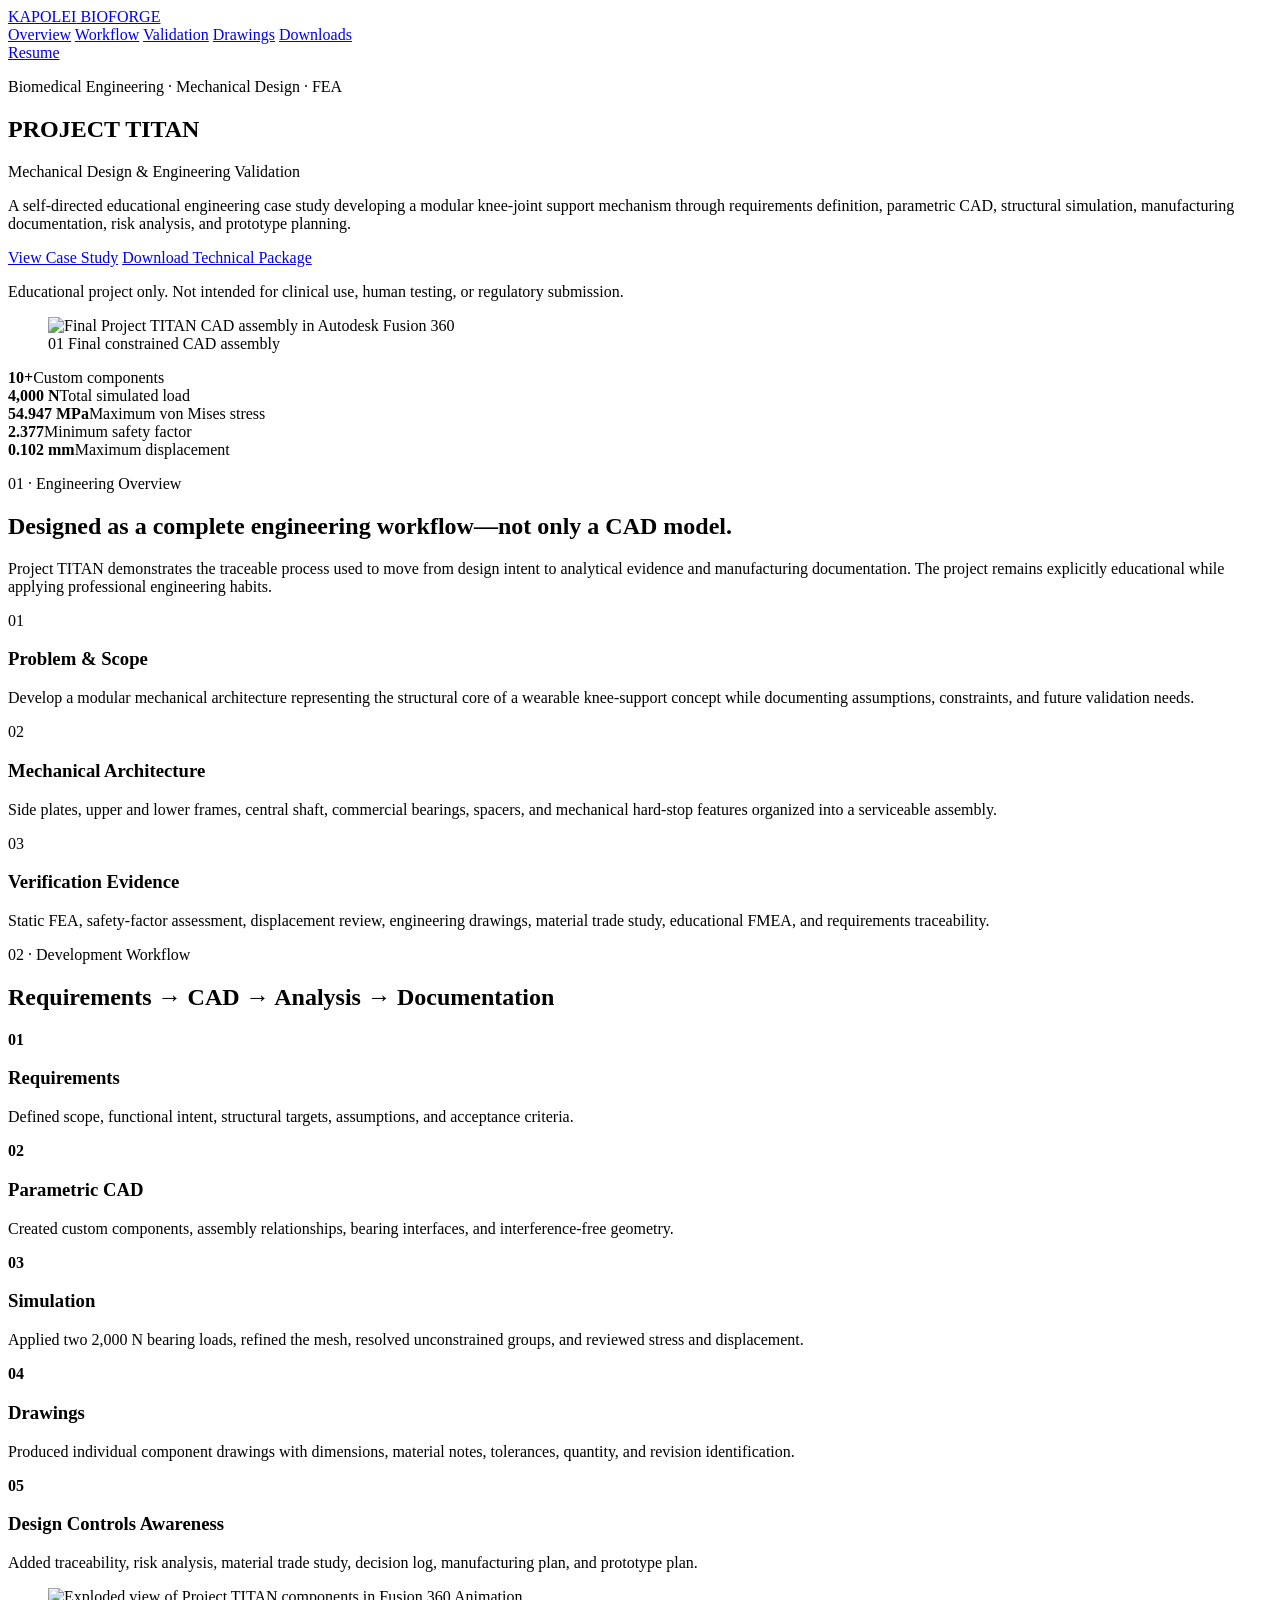
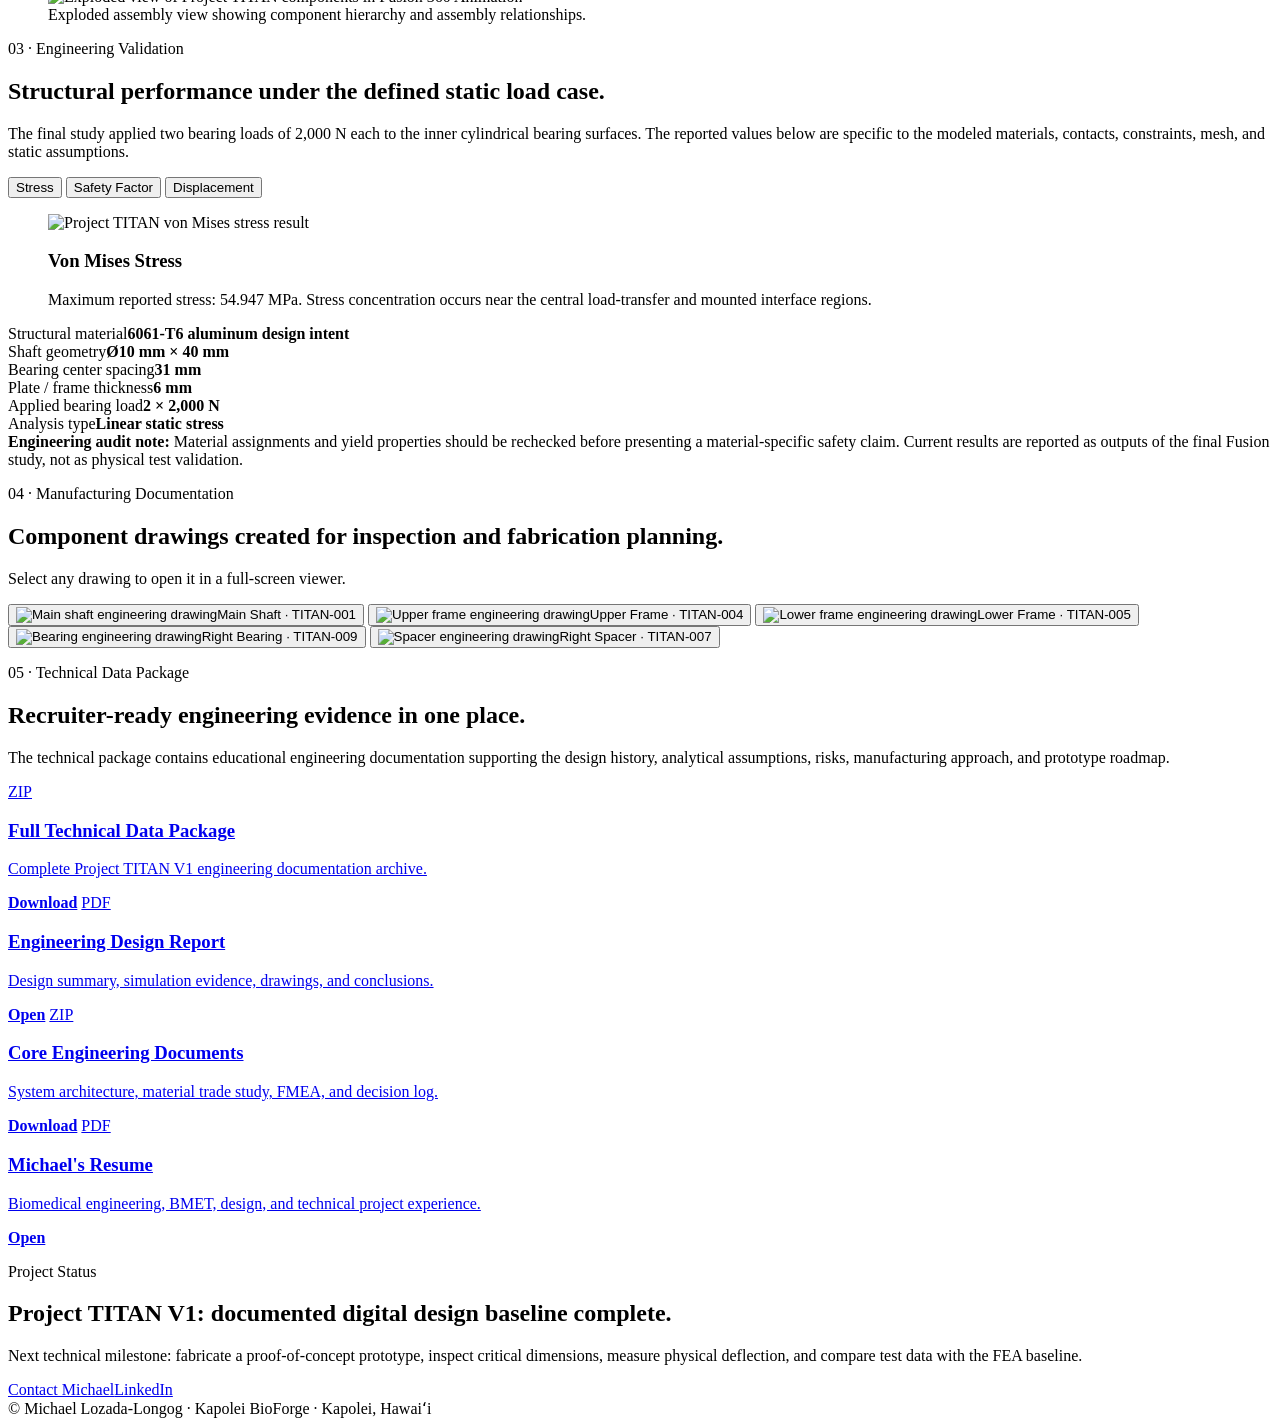
==== index.html @ cf7b7c42 "Add files via upload" ====
<!doctype html>
<html lang="en">
<head>
  <meta charset="utf-8">
  <meta name="viewport" content="width=device-width, initial-scale=1">
  <meta name="description" content="Project TITAN — a biomedical mechanical design and engineering validation case study by Michael Lozada-Longog featuring CAD, FEA, engineering drawings, risk analysis, and manufacturing documentation.">
  <meta name="keywords" content="Medical Device Design Portfolio, Biomedical Hardware Prototyping, Biomedical Engineering Student Portfolio, Fusion 360 FEA, Mechanical Design Portfolio, Hawaii Biomedical Engineering">
  <meta name="author" content="Michael Lozada-Longog">
  <meta property="og:title" content="Project TITAN | Mechanical Design & Engineering Validation">
  <meta property="og:description" content="A complete engineering case study covering requirements, CAD, FEA, drawings, risk analysis, manufacturing planning, and prototype planning.">
  <meta property="og:image" content="assets/images/hero-assembly.png">
  <meta property="og:type" content="website">
  <title>Project TITAN | Michael Lozada-Longog</title>
  <link rel="stylesheet" href="assets/style.css">
</head>
<body>
  <header class="site-header">
    <div class="shell nav-wrap">
      <a class="brand" href="#top"><span>KAPOLEI</span> BIOFORGE</a>
      <nav aria-label="Primary navigation">
        <a href="#overview">Overview</a>
        <a href="#workflow">Workflow</a>
        <a href="#validation">Validation</a>
        <a href="#drawings">Drawings</a>
        <a href="#documents">Downloads</a>
      </nav>
      <a class="nav-cta" href="assets/docs/Michael-Lozada-Longog-Resume.pdf" target="_blank">Resume</a>
    </div>
  </header>

  <main id="top">
    <section class="hero">
      <div class="hero-grid shell">
        <div class="hero-copy reveal">
          <p class="kicker">Biomedical Engineering · Mechanical Design · FEA</p>
          <h1>PROJECT <span>TITAN</span></h1>
          <p class="hero-subtitle">Mechanical Design & Engineering Validation</p>
          <p class="hero-text">A self-directed educational engineering case study developing a modular knee-joint support mechanism through requirements definition, parametric CAD, structural simulation, manufacturing documentation, risk analysis, and prototype planning.</p>
          <div class="hero-actions">
            <a class="button primary" href="#overview">View Case Study</a>
            <a class="button" href="assets/docs/Project-TITAN-V1-Technical-Data-Package.zip">Download Technical Package</a>
          </div>
          <p class="scope-note">Educational project only. Not intended for clinical use, human testing, or regulatory submission.</p>
        </div>
        <figure class="hero-media reveal">
          <img src="assets/images/hero-assembly.png" alt="Final Project TITAN CAD assembly in Autodesk Fusion 360">
          <figcaption><span>01</span> Final constrained CAD assembly</figcaption>
        </figure>
      </div>
      <div class="metrics shell reveal" aria-label="Project metrics">
        <div><strong>10+</strong><span>Custom components</span></div>
        <div><strong>4,000 N</strong><span>Total simulated load</span></div>
        <div><strong>54.947 MPa</strong><span>Maximum von Mises stress</span></div>
        <div><strong>2.377</strong><span>Minimum safety factor</span></div>
        <div><strong>0.102 mm</strong><span>Maximum displacement</span></div>
      </div>
    </section>

    <section id="overview" class="section shell">
      <div class="section-heading reveal">
        <p class="kicker">01 · Engineering Overview</p>
        <h2>Designed as a complete engineering workflow—not only a CAD model.</h2>
        <p>Project TITAN demonstrates the traceable process used to move from design intent to analytical evidence and manufacturing documentation. The project remains explicitly educational while applying professional engineering habits.</p>
      </div>
      <div class="overview-grid">
        <article class="panel reveal"><span class="panel-num">01</span><h3>Problem & Scope</h3><p>Develop a modular mechanical architecture representing the structural core of a wearable knee-support concept while documenting assumptions, constraints, and future validation needs.</p></article>
        <article class="panel reveal"><span class="panel-num">02</span><h3>Mechanical Architecture</h3><p>Side plates, upper and lower frames, central shaft, commercial bearings, spacers, and mechanical hard-stop features organized into a serviceable assembly.</p></article>
        <article class="panel reveal"><span class="panel-num">03</span><h3>Verification Evidence</h3><p>Static FEA, safety-factor assessment, displacement review, engineering drawings, material trade study, educational FMEA, and requirements traceability.</p></article>
      </div>
    </section>

    <section id="workflow" class="section band">
      <div class="shell">
        <div class="section-heading reveal">
          <p class="kicker">02 · Development Workflow</p>
          <h2>Requirements → CAD → Analysis → Documentation</h2>
        </div>
        <div class="timeline reveal">
          <div><b>01</b><h3>Requirements</h3><p>Defined scope, functional intent, structural targets, assumptions, and acceptance criteria.</p></div>
          <div><b>02</b><h3>Parametric CAD</h3><p>Created custom components, assembly relationships, bearing interfaces, and interference-free geometry.</p></div>
          <div><b>03</b><h3>Simulation</h3><p>Applied two 2,000 N bearing loads, refined the mesh, resolved unconstrained groups, and reviewed stress and displacement.</p></div>
          <div><b>04</b><h3>Drawings</h3><p>Produced individual component drawings with dimensions, material notes, tolerances, quantity, and revision identification.</p></div>
          <div><b>05</b><h3>Design Controls Awareness</h3><p>Added traceability, risk analysis, material trade study, decision log, manufacturing plan, and prototype plan.</p></div>
        </div>
        <figure class="feature-media reveal">
          <img src="assets/images/exploded-view.png" alt="Exploded view of Project TITAN components in Fusion 360 Animation">
          <figcaption>Exploded assembly view showing component hierarchy and assembly relationships.</figcaption>
        </figure>
      </div>
    </section>

    <section id="validation" class="section shell">
      <div class="section-heading reveal">
        <p class="kicker">03 · Engineering Validation</p>
        <h2>Structural performance under the defined static load case.</h2>
        <p>The final study applied two bearing loads of 2,000 N each to the inner cylindrical bearing surfaces. The reported values below are specific to the modeled materials, contacts, constraints, mesh, and static assumptions.</p>
      </div>
      <div class="validation-layout">
        <div class="tabs reveal" role="tablist" aria-label="FEA results">
          <button class="tab active" data-img="assets/images/von-mises.png" data-title="Von Mises Stress" data-copy="Maximum reported stress: 54.947 MPa. Stress concentration occurs near the central load-transfer and mounted interface regions.">Stress</button>
          <button class="tab" data-img="assets/images/safety-factor.png" data-title="Safety Factor" data-copy="Minimum reported safety factor: 2.377 for the final static study, exceeding the educational target of 2.0.">Safety Factor</button>
          <button class="tab" data-img="assets/images/displacement.png" data-title="Total Displacement" data-copy="Maximum reported displacement: 0.004 in, approximately 0.102 mm, concentrated at the free upper structural region.">Displacement</button>
        </div>
        <figure class="result-viewer reveal">
          <img id="fea-image" src="assets/images/von-mises.png" alt="Project TITAN von Mises stress result">
          <figcaption><h3 id="fea-title">Von Mises Stress</h3><p id="fea-copy">Maximum reported stress: 54.947 MPa. Stress concentration occurs near the central load-transfer and mounted interface regions.</p></figcaption>
        </figure>
      </div>
      <div class="spec-grid reveal">
        <div><span>Structural material</span><strong>6061-T6 aluminum design intent</strong></div>
        <div><span>Shaft geometry</span><strong>Ø10 mm × 40 mm</strong></div>
        <div><span>Bearing center spacing</span><strong>31 mm</strong></div>
        <div><span>Plate / frame thickness</span><strong>6 mm</strong></div>
        <div><span>Applied bearing load</span><strong>2 × 2,000 N</strong></div>
        <div><span>Analysis type</span><strong>Linear static stress</strong></div>
      </div>
      <div class="audit-note reveal"><strong>Engineering audit note:</strong> Material assignments and yield properties should be rechecked before presenting a material-specific safety claim. Current results are reported as outputs of the final Fusion study, not as physical test validation.</div>
    </section>

    <section id="drawings" class="section band">
      <div class="shell">
        <div class="section-heading reveal">
          <p class="kicker">04 · Manufacturing Documentation</p>
          <h2>Component drawings created for inspection and fabrication planning.</h2>
          <p>Select any drawing to open it in a full-screen viewer.</p>
        </div>
        <div class="drawing-grid">
          <button class="drawing-card reveal" data-full="assets/images/drawing-main-shaft.png"><img src="assets/images/drawing-main-shaft.png" alt="Main shaft engineering drawing"><span>Main Shaft · TITAN-001</span></button>
          <button class="drawing-card reveal" data-full="assets/images/drawing-upper-frame.png"><img src="assets/images/drawing-upper-frame.png" alt="Upper frame engineering drawing"><span>Upper Frame · TITAN-004</span></button>
          <button class="drawing-card reveal" data-full="assets/images/drawing-lower-frame.png"><img src="assets/images/drawing-lower-frame.png" alt="Lower frame engineering drawing"><span>Lower Frame · TITAN-005</span></button>
          <button class="drawing-card reveal" data-full="assets/images/drawing-bearing.png"><img src="assets/images/drawing-bearing.png" alt="Bearing engineering drawing"><span>Right Bearing · TITAN-009</span></button>
          <button class="drawing-card reveal" data-full="assets/images/drawing-spacer.png"><img src="assets/images/drawing-spacer.png" alt="Spacer engineering drawing"><span>Right Spacer · TITAN-007</span></button>
        </div>
      </div>
    </section>

    <section id="documents" class="section shell">
      <div class="section-heading reveal">
        <p class="kicker">05 · Technical Data Package</p>
        <h2>Recruiter-ready engineering evidence in one place.</h2>
        <p>The technical package contains educational engineering documentation supporting the design history, analytical assumptions, risks, manufacturing approach, and prototype roadmap.</p>
      </div>
      <div class="document-grid">
        <a class="doc-card reveal featured" href="assets/docs/Project-TITAN-V1-Technical-Data-Package.zip"><span>ZIP</span><div><h3>Full Technical Data Package</h3><p>Complete Project TITAN V1 engineering documentation archive.</p></div><b>Download</b></a>
        <a class="doc-card reveal" href="assets/docs/Project-TITAN-Engineering-Design-Report.pdf" target="_blank"><span>PDF</span><div><h3>Engineering Design Report</h3><p>Design summary, simulation evidence, drawings, and conclusions.</p></div><b>Open</b></a>
        <a class="doc-card reveal" href="assets/docs/Project-TITAN-Core-Documents.zip"><span>ZIP</span><div><h3>Core Engineering Documents</h3><p>System architecture, material trade study, FMEA, and decision log.</p></div><b>Download</b></a>
        <a class="doc-card reveal" href="assets/docs/Michael-Lozada-Longog-Resume.pdf" target="_blank"><span>PDF</span><div><h3>Michael's Resume</h3><p>Biomedical engineering, BMET, design, and technical project experience.</p></div><b>Open</b></a>
      </div>
    </section>

    <section class="section closeout">
      <div class="shell closeout-inner reveal">
        <div><p class="kicker">Project Status</p><h2>Project TITAN V1: documented digital design baseline complete.</h2><p>Next technical milestone: fabricate a proof-of-concept prototype, inspect critical dimensions, measure physical deflection, and compare test data with the FEA baseline.</p></div>
        <div class="hero-actions"><a class="button primary" href="mailto:MICHAELLOZADALONGOG@gmail.com">Contact Michael</a><a class="button" href="https://www.linkedin.com/in/michael-lozada-8bb3803a0/" target="_blank" rel="noreferrer">LinkedIn</a></div>
      </div>
    </section>
  </main>

  <footer><div class="shell">© <span id="year"></span> Michael Lozada-Longog · Kapolei BioForge · Kapolei, Hawaiʻi</div></footer>

  <dialog id="lightbox"><button id="lightbox-close" aria-label="Close image">×</button><img id="lightbox-image" alt="Expanded engineering drawing"></dialog>
  <script src="assets/script.js"></script>
</body>
</html>
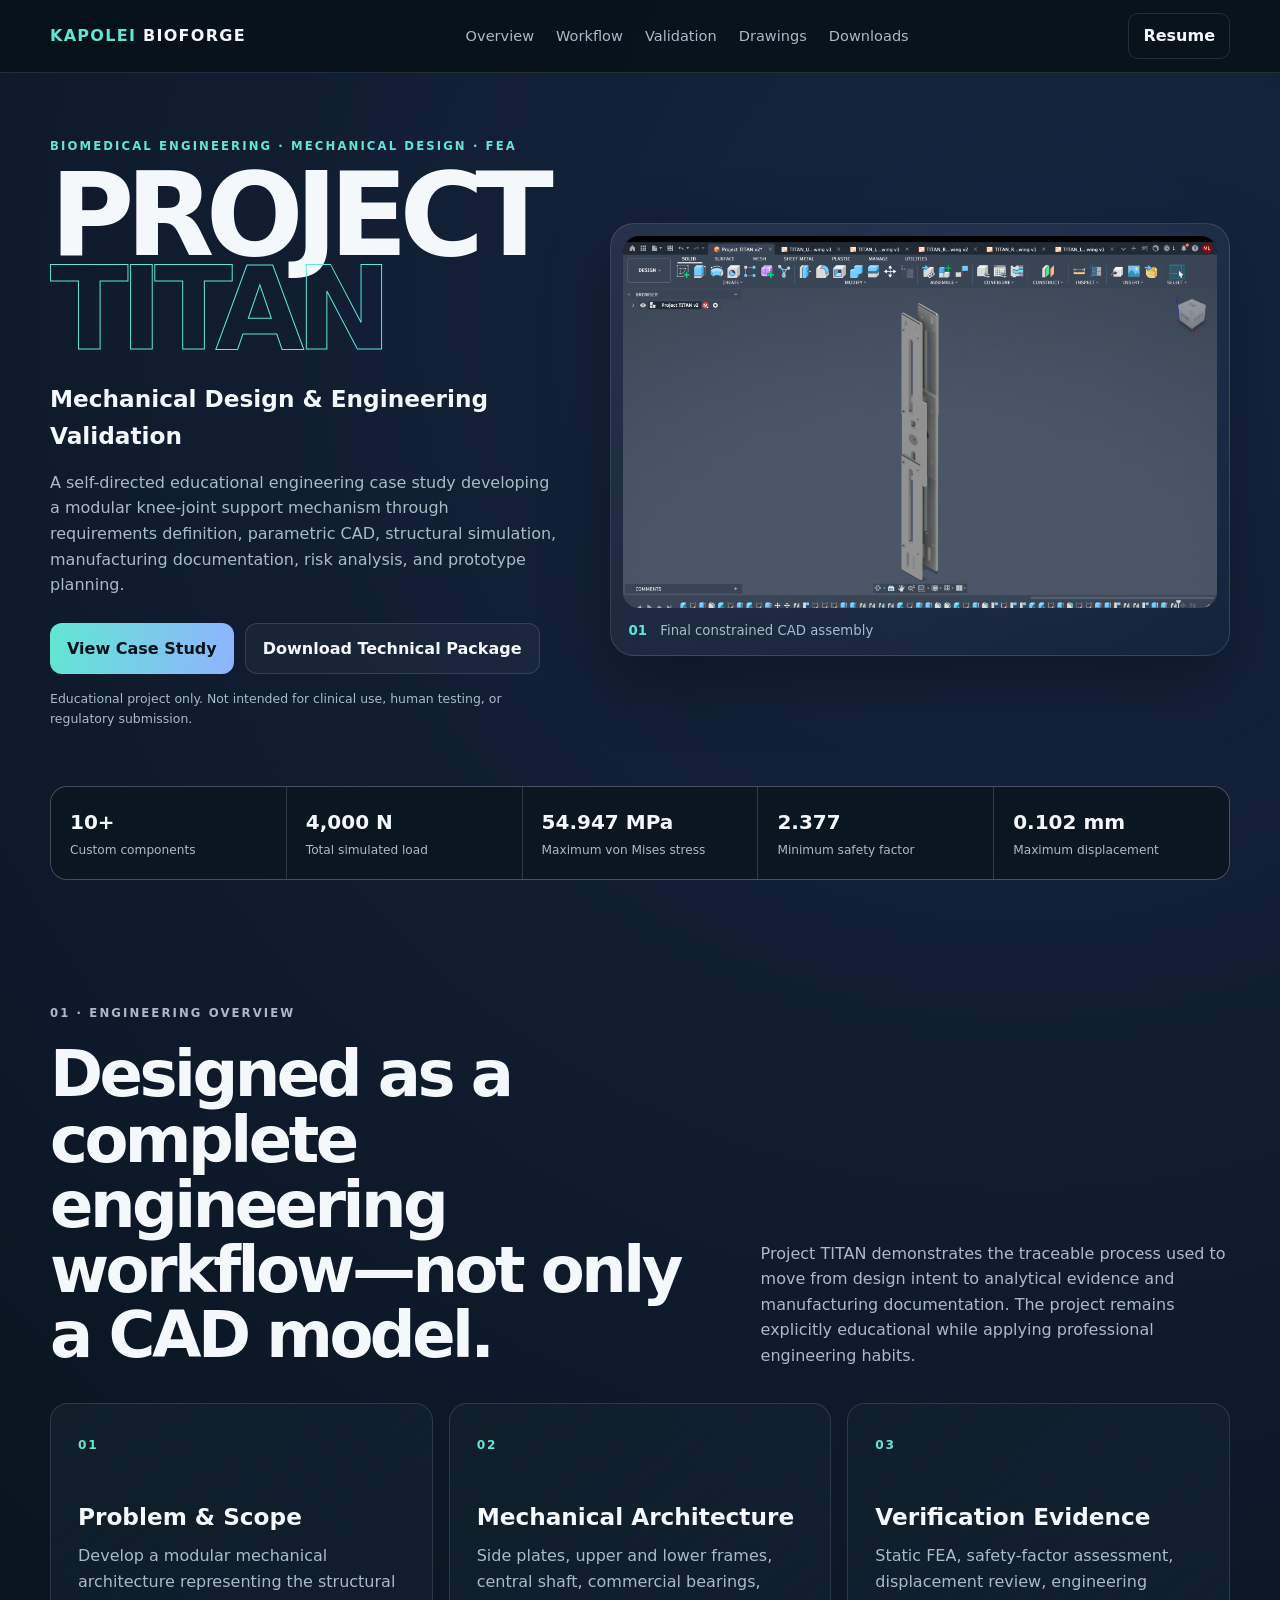
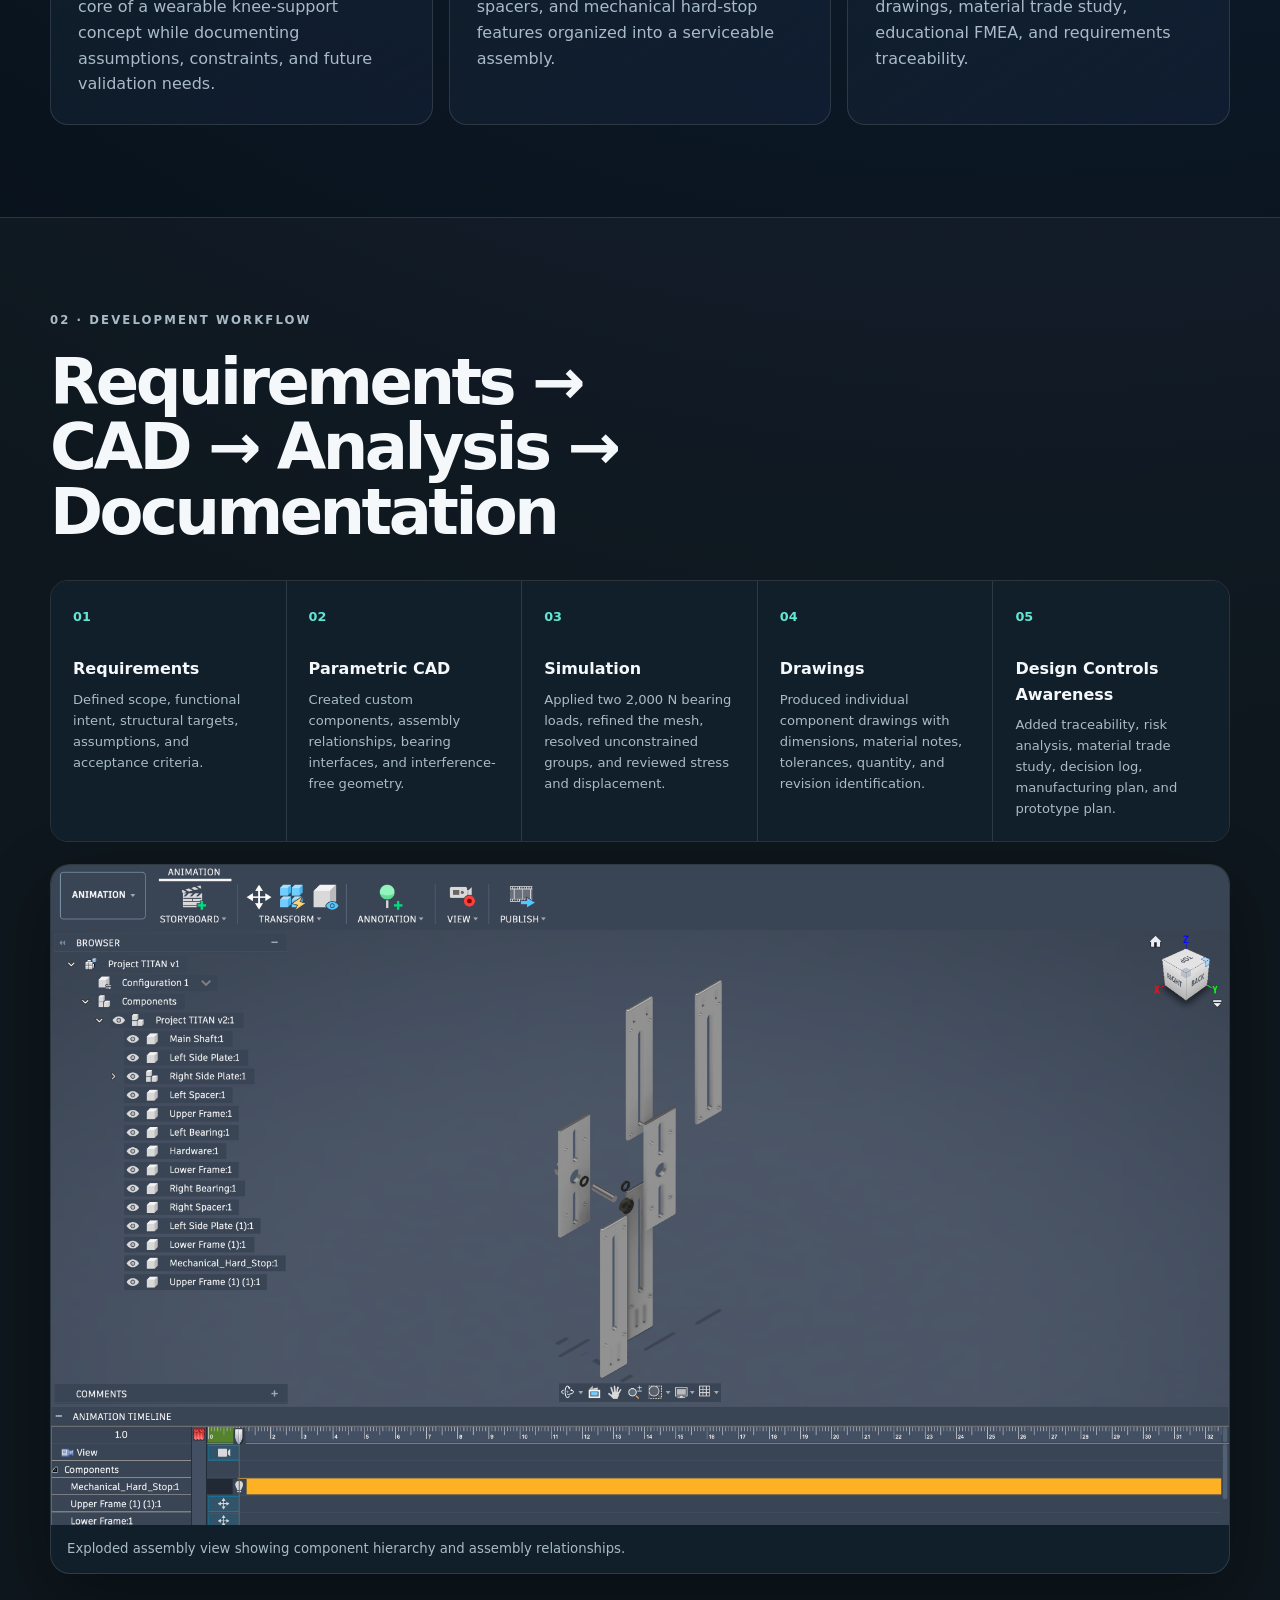
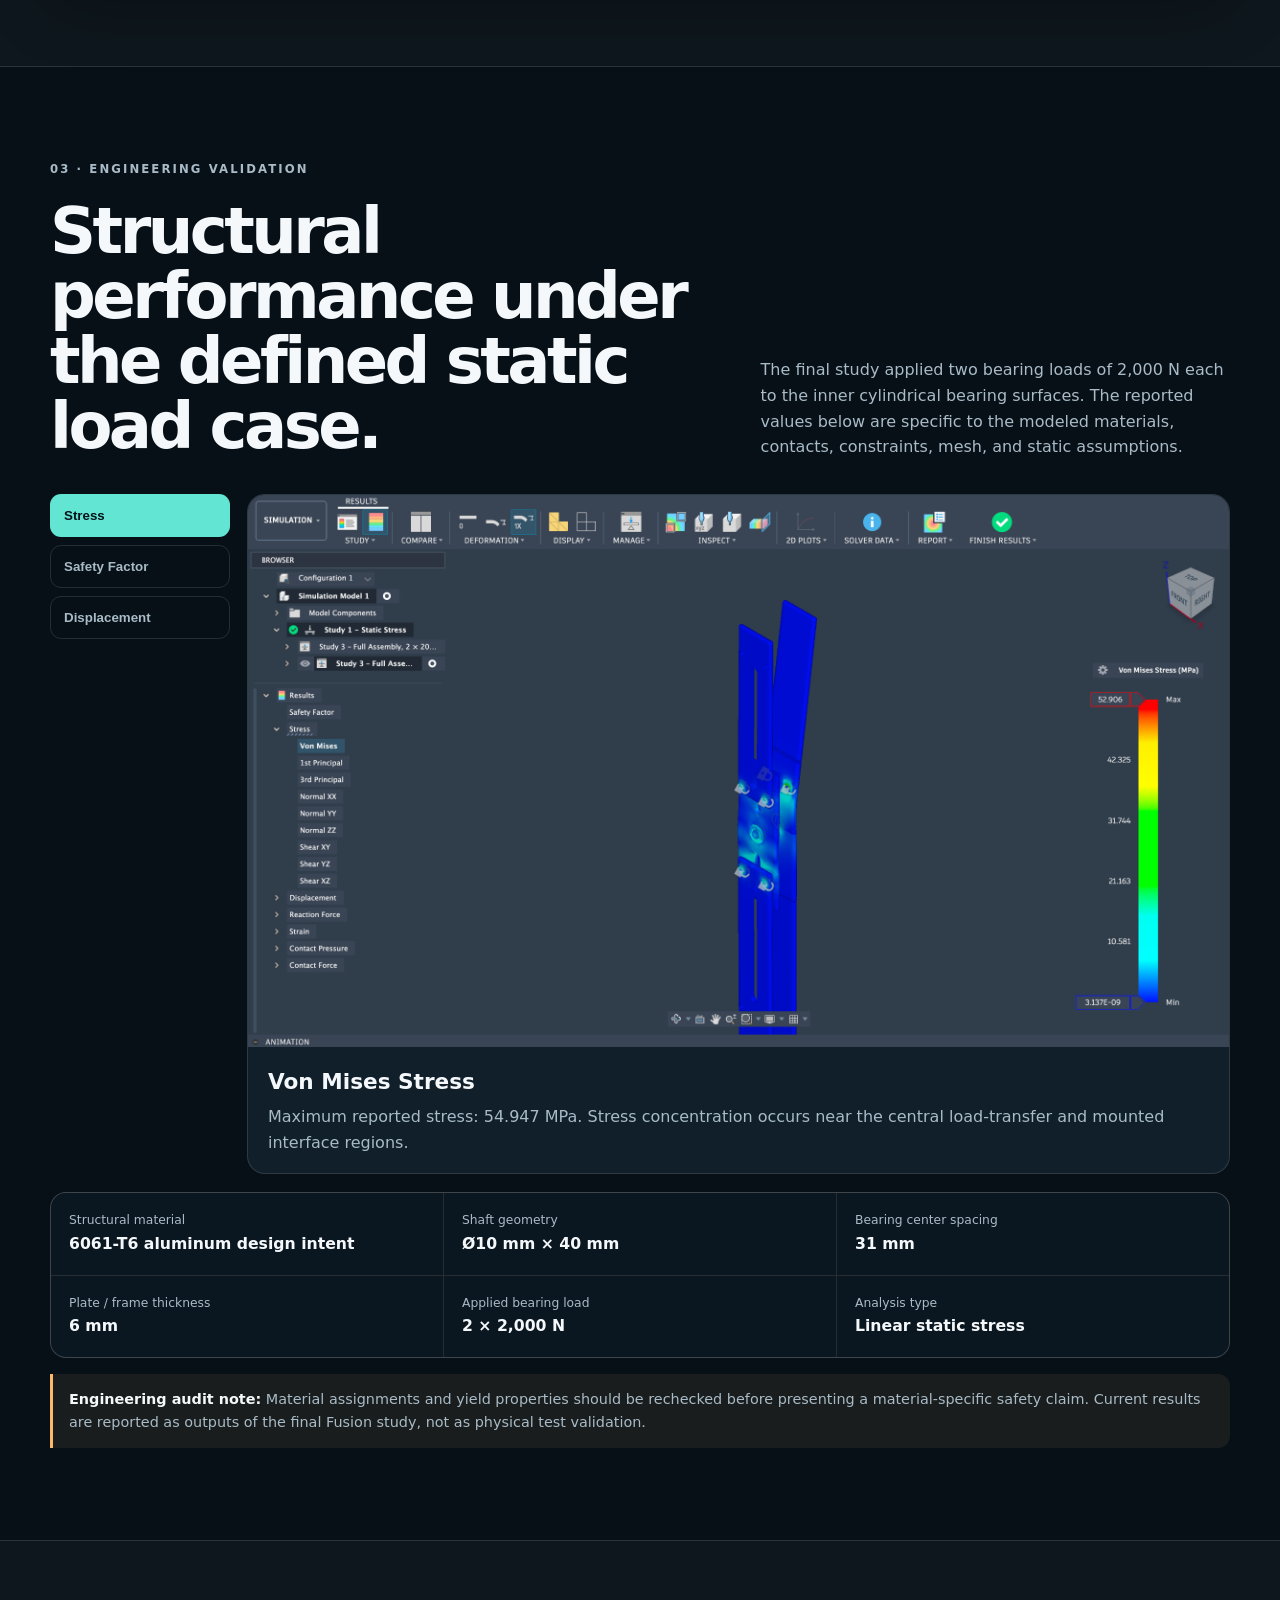
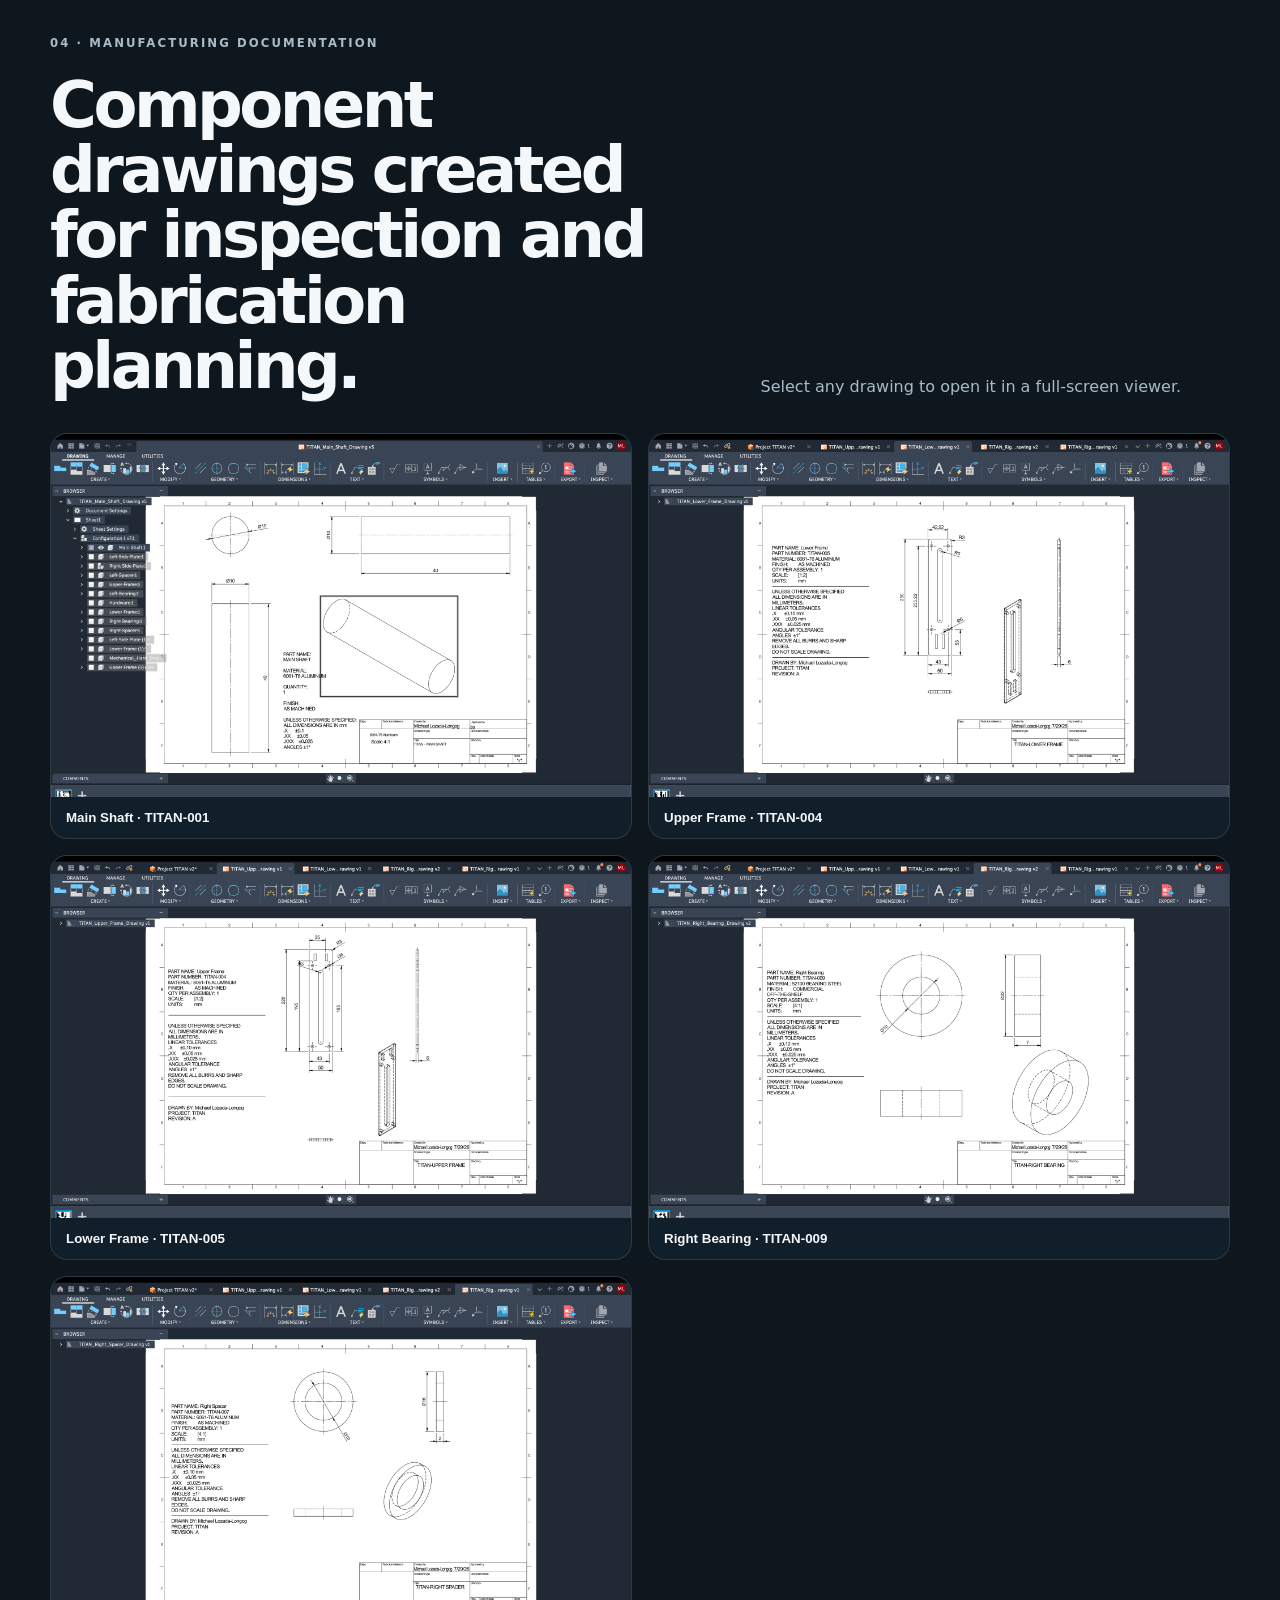
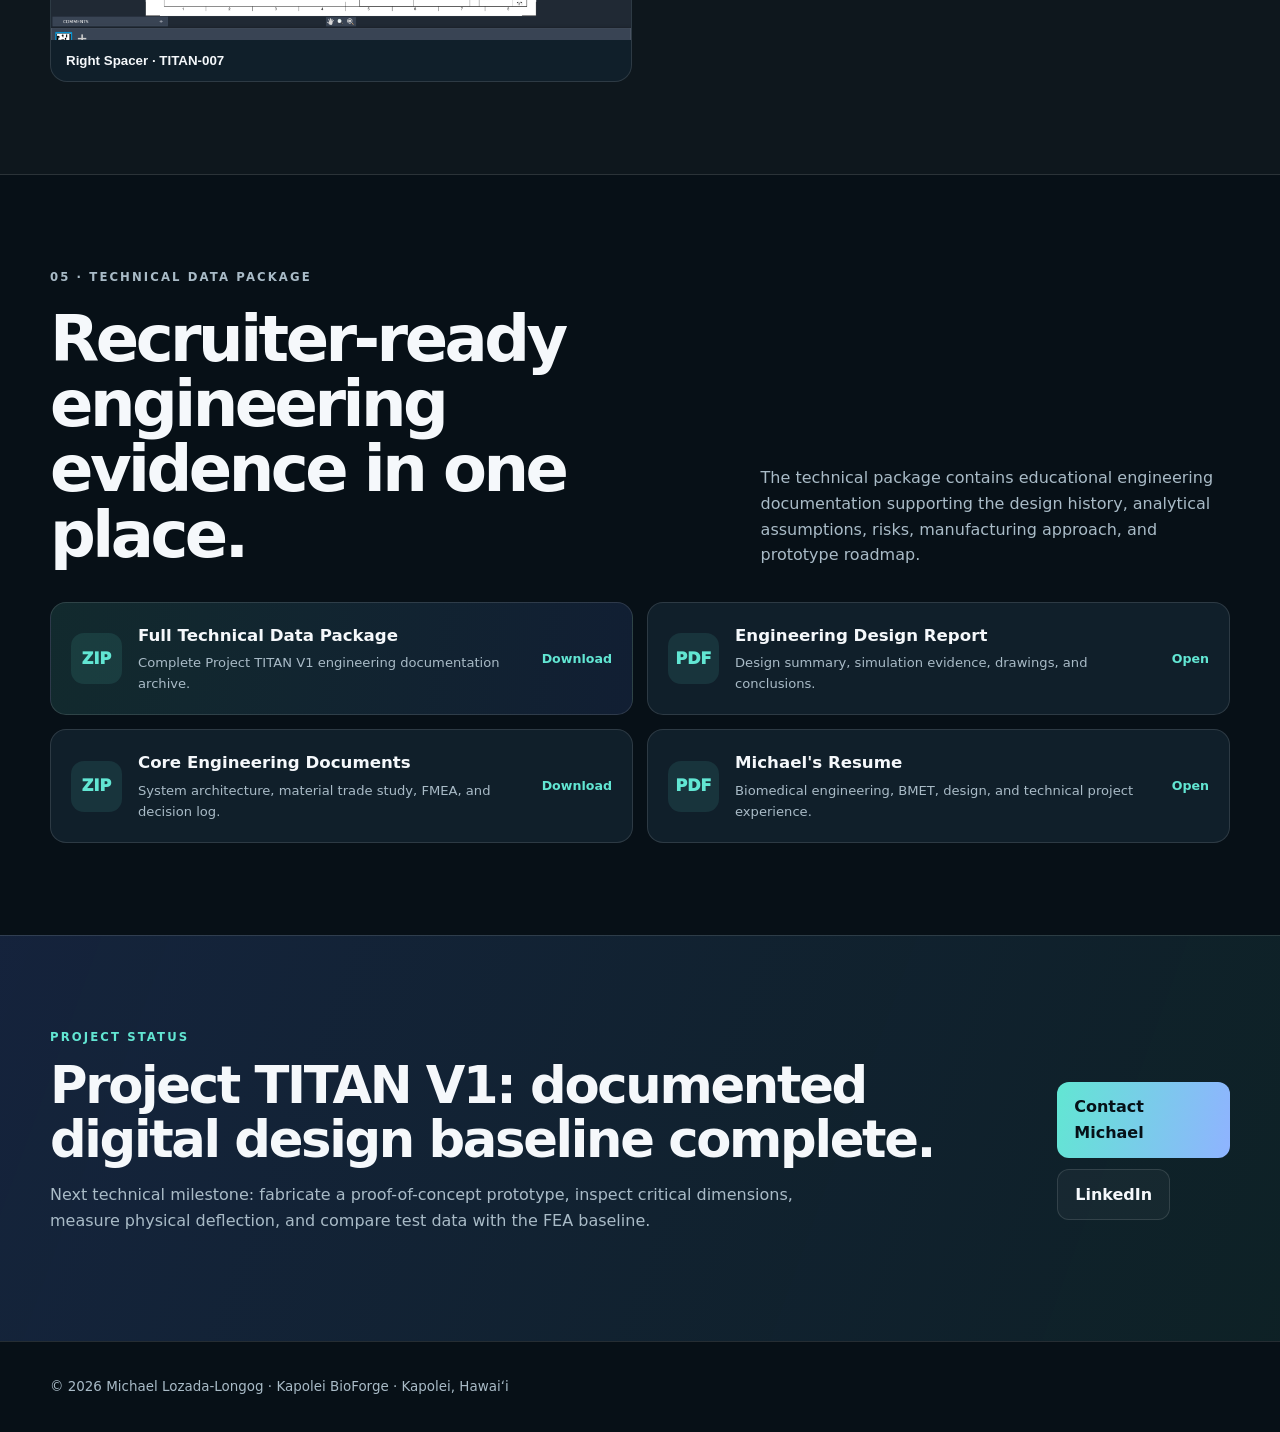
==== commit a91d0416: "Rename index 2.html to index.html" ====
--- a/index.html
+++ b/index.html
@@ -8,10 +8,10 @@
   <meta name="author" content="Michael Lozada-Longog">
   <meta property="og:title" content="Project TITAN | Mechanical Design & Engineering Validation">
   <meta property="og:description" content="A complete engineering case study covering requirements, CAD, FEA, drawings, risk analysis, manufacturing planning, and prototype planning.">
-  <meta property="og:image" content="assets/images/hero-assembly.png">
+  <meta property="og:image" content="hero-assembly.png">
   <meta property="og:type" content="website">
   <title>Project TITAN | Michael Lozada-Longog</title>
-  <link rel="stylesheet" href="assets/style.css">
+  <link rel="stylesheet" href="style.css">
 </head>
 <body>
   <header class="site-header">
@@ -24,7 +24,7 @@
         <a href="#drawings">Drawings</a>
         <a href="#documents">Downloads</a>
       </nav>
-      <a class="nav-cta" href="assets/docs/Michael-Lozada-Longog-Resume.pdf" target="_blank">Resume</a>
+      <a class="nav-cta" href="Michael-Lozada-Longog-Resume.pdf" target="_blank">Resume</a>
     </div>
   </header>
 
@@ -38,12 +38,12 @@
           <p class="hero-text">A self-directed educational engineering case study developing a modular knee-joint support mechanism through requirements definition, parametric CAD, structural simulation, manufacturing documentation, risk analysis, and prototype planning.</p>
           <div class="hero-actions">
             <a class="button primary" href="#overview">View Case Study</a>
-            <a class="button" href="assets/docs/Project-TITAN-V1-Technical-Data-Package.zip">Download Technical Package</a>
+            <a class="button" href="Project-TITAN-V1-Technical-Data-Package.zip">Download Technical Package</a>
           </div>
           <p class="scope-note">Educational project only. Not intended for clinical use, human testing, or regulatory submission.</p>
         </div>
         <figure class="hero-media reveal">
-          <img src="assets/images/hero-assembly.png" alt="Final Project TITAN CAD assembly in Autodesk Fusion 360">
+          <img src="hero-assembly.png" alt="Final Project TITAN CAD assembly in Autodesk Fusion 360">
           <figcaption><span>01</span> Final constrained CAD assembly</figcaption>
         </figure>
       </div>
@@ -83,7 +83,7 @@
           <div><b>05</b><h3>Design Controls Awareness</h3><p>Added traceability, risk analysis, material trade study, decision log, manufacturing plan, and prototype plan.</p></div>
         </div>
         <figure class="feature-media reveal">
-          <img src="assets/images/exploded-view.png" alt="Exploded view of Project TITAN components in Fusion 360 Animation">
+          <img src="exploded-view.png" alt="Exploded view of Project TITAN components in Fusion 360 Animation">
           <figcaption>Exploded assembly view showing component hierarchy and assembly relationships.</figcaption>
         </figure>
       </div>
@@ -97,12 +97,12 @@
       </div>
       <div class="validation-layout">
         <div class="tabs reveal" role="tablist" aria-label="FEA results">
-          <button class="tab active" data-img="assets/images/von-mises.png" data-title="Von Mises Stress" data-copy="Maximum reported stress: 54.947 MPa. Stress concentration occurs near the central load-transfer and mounted interface regions.">Stress</button>
-          <button class="tab" data-img="assets/images/safety-factor.png" data-title="Safety Factor" data-copy="Minimum reported safety factor: 2.377 for the final static study, exceeding the educational target of 2.0.">Safety Factor</button>
-          <button class="tab" data-img="assets/images/displacement.png" data-title="Total Displacement" data-copy="Maximum reported displacement: 0.004 in, approximately 0.102 mm, concentrated at the free upper structural region.">Displacement</button>
+          <button class="tab active" data-img="von-mises.png" data-title="Von Mises Stress" data-copy="Maximum reported stress: 54.947 MPa. Stress concentration occurs near the central load-transfer and mounted interface regions.">Stress</button>
+          <button class="tab" data-img="safety-factor.png" data-title="Safety Factor" data-copy="Minimum reported safety factor: 2.377 for the final static study, exceeding the educational target of 2.0.">Safety Factor</button>
+          <button class="tab" data-img="displacement.png" data-title="Total Displacement" data-copy="Maximum reported displacement: 0.004 in, approximately 0.102 mm, concentrated at the free upper structural region.">Displacement</button>
         </div>
         <figure class="result-viewer reveal">
-          <img id="fea-image" src="assets/images/von-mises.png" alt="Project TITAN von Mises stress result">
+          <img id="fea-image" src="von-mises.png" alt="Project TITAN von Mises stress result">
           <figcaption><h3 id="fea-title">Von Mises Stress</h3><p id="fea-copy">Maximum reported stress: 54.947 MPa. Stress concentration occurs near the central load-transfer and mounted interface regions.</p></figcaption>
         </figure>
       </div>
@@ -125,11 +125,11 @@
           <p>Select any drawing to open it in a full-screen viewer.</p>
         </div>
         <div class="drawing-grid">
-          <button class="drawing-card reveal" data-full="assets/images/drawing-main-shaft.png"><img src="assets/images/drawing-main-shaft.png" alt="Main shaft engineering drawing"><span>Main Shaft · TITAN-001</span></button>
-          <button class="drawing-card reveal" data-full="assets/images/drawing-upper-frame.png"><img src="assets/images/drawing-upper-frame.png" alt="Upper frame engineering drawing"><span>Upper Frame · TITAN-004</span></button>
-          <button class="drawing-card reveal" data-full="assets/images/drawing-lower-frame.png"><img src="assets/images/drawing-lower-frame.png" alt="Lower frame engineering drawing"><span>Lower Frame · TITAN-005</span></button>
-          <button class="drawing-card reveal" data-full="assets/images/drawing-bearing.png"><img src="assets/images/drawing-bearing.png" alt="Bearing engineering drawing"><span>Right Bearing · TITAN-009</span></button>
-          <button class="drawing-card reveal" data-full="assets/images/drawing-spacer.png"><img src="assets/images/drawing-spacer.png" alt="Spacer engineering drawing"><span>Right Spacer · TITAN-007</span></button>
+          <button class="drawing-card reveal" data-full="drawing-main-shaft.png"><img src="drawing-main-shaft.png" alt="Main shaft engineering drawing"><span>Main Shaft · TITAN-001</span></button>
+          <button class="drawing-card reveal" data-full="drawing-upper-frame.png"><img src="drawing-upper-frame.png" alt="Upper frame engineering drawing"><span>Upper Frame · TITAN-004</span></button>
+          <button class="drawing-card reveal" data-full="drawing-lower-frame.png"><img src="drawing-lower-frame.png" alt="Lower frame engineering drawing"><span>Lower Frame · TITAN-005</span></button>
+          <button class="drawing-card reveal" data-full="drawing-bearing.png"><img src="drawing-bearing.png" alt="Bearing engineering drawing"><span>Right Bearing · TITAN-009</span></button>
+          <button class="drawing-card reveal" data-full="drawing-spacer.png"><img src="drawing-spacer.png" alt="Spacer engineering drawing"><span>Right Spacer · TITAN-007</span></button>
         </div>
       </div>
     </section>
@@ -141,10 +141,10 @@
         <p>The technical package contains educational engineering documentation supporting the design history, analytical assumptions, risks, manufacturing approach, and prototype roadmap.</p>
       </div>
       <div class="document-grid">
-        <a class="doc-card reveal featured" href="assets/docs/Project-TITAN-V1-Technical-Data-Package.zip"><span>ZIP</span><div><h3>Full Technical Data Package</h3><p>Complete Project TITAN V1 engineering documentation archive.</p></div><b>Download</b></a>
-        <a class="doc-card reveal" href="assets/docs/Project-TITAN-Engineering-Design-Report.pdf" target="_blank"><span>PDF</span><div><h3>Engineering Design Report</h3><p>Design summary, simulation evidence, drawings, and conclusions.</p></div><b>Open</b></a>
-        <a class="doc-card reveal" href="assets/docs/Project-TITAN-Core-Documents.zip"><span>ZIP</span><div><h3>Core Engineering Documents</h3><p>System architecture, material trade study, FMEA, and decision log.</p></div><b>Download</b></a>
-        <a class="doc-card reveal" href="assets/docs/Michael-Lozada-Longog-Resume.pdf" target="_blank"><span>PDF</span><div><h3>Michael's Resume</h3><p>Biomedical engineering, BMET, design, and technical project experience.</p></div><b>Open</b></a>
+        <a class="doc-card reveal featured" href="Project-TITAN-V1-Technical-Data-Package.zip"><span>ZIP</span><div><h3>Full Technical Data Package</h3><p>Complete Project TITAN V1 engineering documentation archive.</p></div><b>Download</b></a>
+        <a class="doc-card reveal" href="Project-TITAN-Engineering-Design-Report.pdf" target="_blank"><span>PDF</span><div><h3>Engineering Design Report</h3><p>Design summary, simulation evidence, drawings, and conclusions.</p></div><b>Open</b></a>
+        <a class="doc-card reveal" href="Project-TITAN-Core-Documents.zip"><span>ZIP</span><div><h3>Core Engineering Documents</h3><p>System architecture, material trade study, FMEA, and decision log.</p></div><b>Download</b></a>
+        <a class="doc-card reveal" href="Michael-Lozada-Longog-Resume.pdf" target="_blank"><span>PDF</span><div><h3>Michael's Resume</h3><p>Biomedical engineering, BMET, design, and technical project experience.</p></div><b>Open</b></a>
       </div>
     </section>
 
@@ -159,6 +159,6 @@
   <footer><div class="shell">© <span id="year"></span> Michael Lozada-Longog · Kapolei BioForge · Kapolei, Hawaiʻi</div></footer>
 
   <dialog id="lightbox"><button id="lightbox-close" aria-label="Close image">×</button><img id="lightbox-image" alt="Expanded engineering drawing"></dialog>
-  <script src="assets/script.js"></script>
+  <script src="script.js"></script>
 </body>
 </html>
--- a/style.css
+++ b/style.css
@@ -0,0 +1,2 @@
+:root{--bg:#071017;--bg2:#0b1720;--panel:#101f2a;--panel2:#142936;--ink:#f5f8fb;--muted:#a9bbc7;--line:rgba(255,255,255,.12);--aqua:#62e6d3;--blue:#5b87ff;--orange:#ffb86b;--shadow:0 24px 70px rgba(0,0,0,.32)}
+*{box-sizing:border-box}html{scroll-behavior:smooth}body{margin:0;background:radial-gradient(circle at 80% 4%,rgba(91,135,255,.18),transparent 27%),var(--bg);color:var(--ink);font-family:Inter,ui-sans-serif,system-ui,-apple-system,BlinkMacSystemFont,"Segoe UI",sans-serif;line-height:1.6}a{color:inherit;text-decoration:none}img{max-width:100%;display:block}.shell{width:min(1180px,calc(100% - 36px));margin:auto}.site-header{position:sticky;top:0;z-index:50;background:rgba(7,16,23,.82);backdrop-filter:blur(18px);border-bottom:1px solid var(--line)}.nav-wrap{height:72px;display:flex;align-items:center;justify-content:space-between;gap:24px}.brand{font-weight:900;letter-spacing:.08em}.brand span{color:var(--aqua)}nav{display:flex;gap:22px;color:var(--muted);font-size:.91rem}nav a:hover{color:var(--ink)}.nav-cta{padding:9px 14px;border:1px solid var(--line);border-radius:10px;font-weight:800}.hero{padding:64px 0 30px;min-height:calc(100vh - 72px);display:grid;align-content:center}.hero-grid{display:grid;grid-template-columns:.9fr 1.1fr;align-items:center;gap:52px}.kicker{text-transform:uppercase;letter-spacing:.18em;font-weight:900;font-size:.73rem;color:var(--aqua);margin:0 0 12px}.hero h1{font-size:clamp(4rem,9vw,8.5rem);line-height:.82;letter-spacing:-.075em;margin:0}.hero h1 span{display:block;color:transparent;-webkit-text-stroke:1px var(--aqua)}.hero-subtitle{font-size:1.45rem;font-weight:800;margin:23px 0 8px}.hero-text,.section-heading>p,.scope-note{color:var(--muted);max-width:700px}.scope-note{font-size:.78rem;margin-top:15px}.hero-actions{display:flex;gap:11px;flex-wrap:wrap;margin-top:25px}.button{display:inline-flex;align-items:center;justify-content:center;padding:12px 17px;border:1px solid var(--line);border-radius:12px;font-weight:850;background:rgba(255,255,255,.035);transition:.2s}.button:hover{transform:translateY(-2px);border-color:rgba(98,230,211,.5)}.button.primary{border:none;color:#061118;background:linear-gradient(100deg,var(--aqua),#8fb3ff)}.hero-media{margin:0;background:linear-gradient(145deg,rgba(255,255,255,.08),rgba(255,255,255,.01));padding:12px;border:1px solid var(--line);border-radius:24px;box-shadow:var(--shadow);transform:rotate(1deg)}.hero-media img{border-radius:16px;aspect-ratio:16/10;object-fit:cover}.hero-media figcaption,.feature-media figcaption{color:var(--muted);font-size:.83rem;padding:12px 6px 2px}.hero-media figcaption span{color:var(--aqua);font-weight:900;margin-right:9px}.metrics{display:grid;grid-template-columns:repeat(5,1fr);gap:1px;margin-top:44px;border:1px solid var(--line);background:var(--line);border-radius:17px;overflow:hidden}.metrics div{background:var(--bg2);padding:19px}.metrics strong{display:block;font-size:1.25rem}.metrics span{display:block;color:var(--muted);font-size:.76rem;margin-top:3px}.section{padding:92px 0}.band{background:rgba(255,255,255,.028);border-top:1px solid var(--line);border-bottom:1px solid var(--line)}.section-heading{display:grid;grid-template-columns:1fr .7fr;gap:40px;align-items:end;margin-bottom:34px}.section-heading .kicker{grid-column:1/-1;margin-bottom:-20px}.section-heading h2{font-size:clamp(2.2rem,5vw,4.3rem);line-height:1.02;letter-spacing:-.055em;margin:0}.section-heading>p{margin:0}.overview-grid{display:grid;grid-template-columns:repeat(3,1fr);gap:16px}.panel{position:relative;padding:27px;border-radius:18px;border:1px solid var(--line);background:linear-gradient(145deg,var(--panel),rgba(91,135,255,.06));min-height:245px}.panel-num{font-size:.76rem;color:var(--aqua);font-weight:900;letter-spacing:.15em}.panel h3{font-size:1.45rem;margin:42px 0 8px}.panel p{color:var(--muted);margin:0}.timeline{display:grid;grid-template-columns:repeat(5,1fr);border:1px solid var(--line);border-radius:18px;overflow:hidden}.timeline>div{padding:22px;border-right:1px solid var(--line);background:var(--panel)}.timeline>div:last-child{border-right:0}.timeline b{color:var(--aqua);font-size:.8rem}.timeline h3{font-size:1rem;margin:28px 0 7px}.timeline p{color:var(--muted);font-size:.82rem;margin:0}.feature-media{margin:22px 0 0;border:1px solid var(--line);border-radius:20px;overflow:hidden;background:var(--panel);box-shadow:var(--shadow)}.feature-media img{width:100%;max-height:660px;object-fit:cover}.feature-media figcaption{padding:13px 16px}.validation-layout{display:grid;grid-template-columns:180px 1fr;gap:17px}.tabs{display:flex;flex-direction:column;gap:8px}.tab{border:1px solid var(--line);background:transparent;color:var(--muted);text-align:left;padding:13px;border-radius:11px;font-weight:850;cursor:pointer}.tab.active{background:var(--aqua);color:#061118;border-color:transparent}.result-viewer{margin:0;border:1px solid var(--line);border-radius:18px;background:var(--panel);overflow:hidden}.result-viewer img{width:100%;aspect-ratio:16/9;object-fit:cover}.result-viewer figcaption{padding:18px 20px}.result-viewer h3{margin:0;font-size:1.35rem}.result-viewer p{color:var(--muted);margin:5px 0 0}.spec-grid{display:grid;grid-template-columns:repeat(3,1fr);gap:1px;background:var(--line);border:1px solid var(--line);border-radius:16px;overflow:hidden;margin-top:18px}.spec-grid div{background:var(--bg2);padding:18px}.spec-grid span{display:block;color:var(--muted);font-size:.77rem}.spec-grid strong{font-size:.98rem}.audit-note{margin-top:16px;border-left:3px solid var(--orange);padding:14px 16px;background:rgba(255,184,107,.075);color:var(--muted);border-radius:0 12px 12px 0;font-size:.9rem}.audit-note strong{color:var(--ink)}.drawing-grid{display:grid;grid-template-columns:repeat(2,1fr);gap:16px}.drawing-card{padding:0;border:1px solid var(--line);border-radius:17px;overflow:hidden;background:var(--panel);color:var(--ink);cursor:zoom-in;text-align:left}.drawing-card img{width:100%;aspect-ratio:16/10;object-fit:cover;transition:.35s}.drawing-card:hover img{transform:scale(1.025)}.drawing-card span{display:block;padding:13px 15px;font-weight:800}.document-grid{display:grid;grid-template-columns:repeat(2,1fr);gap:14px}.doc-card{display:grid;grid-template-columns:auto 1fr auto;gap:16px;align-items:center;padding:20px;border:1px solid var(--line);border-radius:16px;background:var(--panel);transition:.2s}.doc-card:hover{transform:translateY(-2px);border-color:rgba(98,230,211,.5)}.doc-card>span{display:grid;place-items:center;width:51px;height:51px;border-radius:13px;background:rgba(98,230,211,.1);color:var(--aqua);font-weight:950}.doc-card h3{margin:0;font-size:1.04rem}.doc-card p{margin:3px 0 0;color:var(--muted);font-size:.82rem}.doc-card b{font-size:.79rem;color:var(--aqua)}.doc-card.featured{background:linear-gradient(100deg,rgba(98,230,211,.12),rgba(91,135,255,.12))}.closeout{background:linear-gradient(110deg,rgba(91,135,255,.16),rgba(98,230,211,.08));border-top:1px solid var(--line)}.closeout-inner{display:flex;justify-content:space-between;align-items:center;gap:28px}.closeout h2{font-size:clamp(2rem,4vw,3.4rem);line-height:1.05;letter-spacing:-.045em;margin:0}.closeout p:not(.kicker){color:var(--muted);max-width:760px}footer{border-top:1px solid var(--line);padding:34px 0;color:var(--muted);font-size:.84rem}dialog{padding:0;border:0;background:transparent;max-width:min(94vw,1400px);max-height:94vh}dialog::backdrop{background:rgba(0,0,0,.88);backdrop-filter:blur(8px)}dialog img{max-height:90vh;border-radius:12px}#lightbox-close{position:fixed;right:25px;top:18px;width:44px;height:44px;border:1px solid rgba(255,255,255,.2);border-radius:50%;background:#111;color:white;font-size:1.7rem;cursor:pointer}.reveal{opacity:0;transform:translateY(17px);transition:.7s ease}.reveal.show{opacity:1;transform:none}@media(max-width:950px){nav{display:none}.hero-grid,.section-heading{grid-template-columns:1fr}.metrics{grid-template-columns:repeat(2,1fr)}.timeline{grid-template-columns:1fr}.timeline>div{border-right:0;border-bottom:1px solid var(--line)}.overview-grid{grid-template-columns:1fr}.validation-layout{grid-template-columns:1fr}.tabs{flex-direction:row;flex-wrap:wrap}.spec-grid{grid-template-columns:repeat(2,1fr)}.closeout-inner{align-items:flex-start;flex-direction:column}}@media(max-width:650px){.shell{width:min(100% - 24px,1180px)}.hero{padding-top:36px}.hero-grid{gap:28px}.hero h1{font-size:4.5rem}.metrics,.spec-grid,.drawing-grid,.document-grid{grid-template-columns:1fr}.section{padding:68px 0}.nav-cta{font-size:.8rem}.hero-media{transform:none}.section-heading .kicker{margin-bottom:0}}
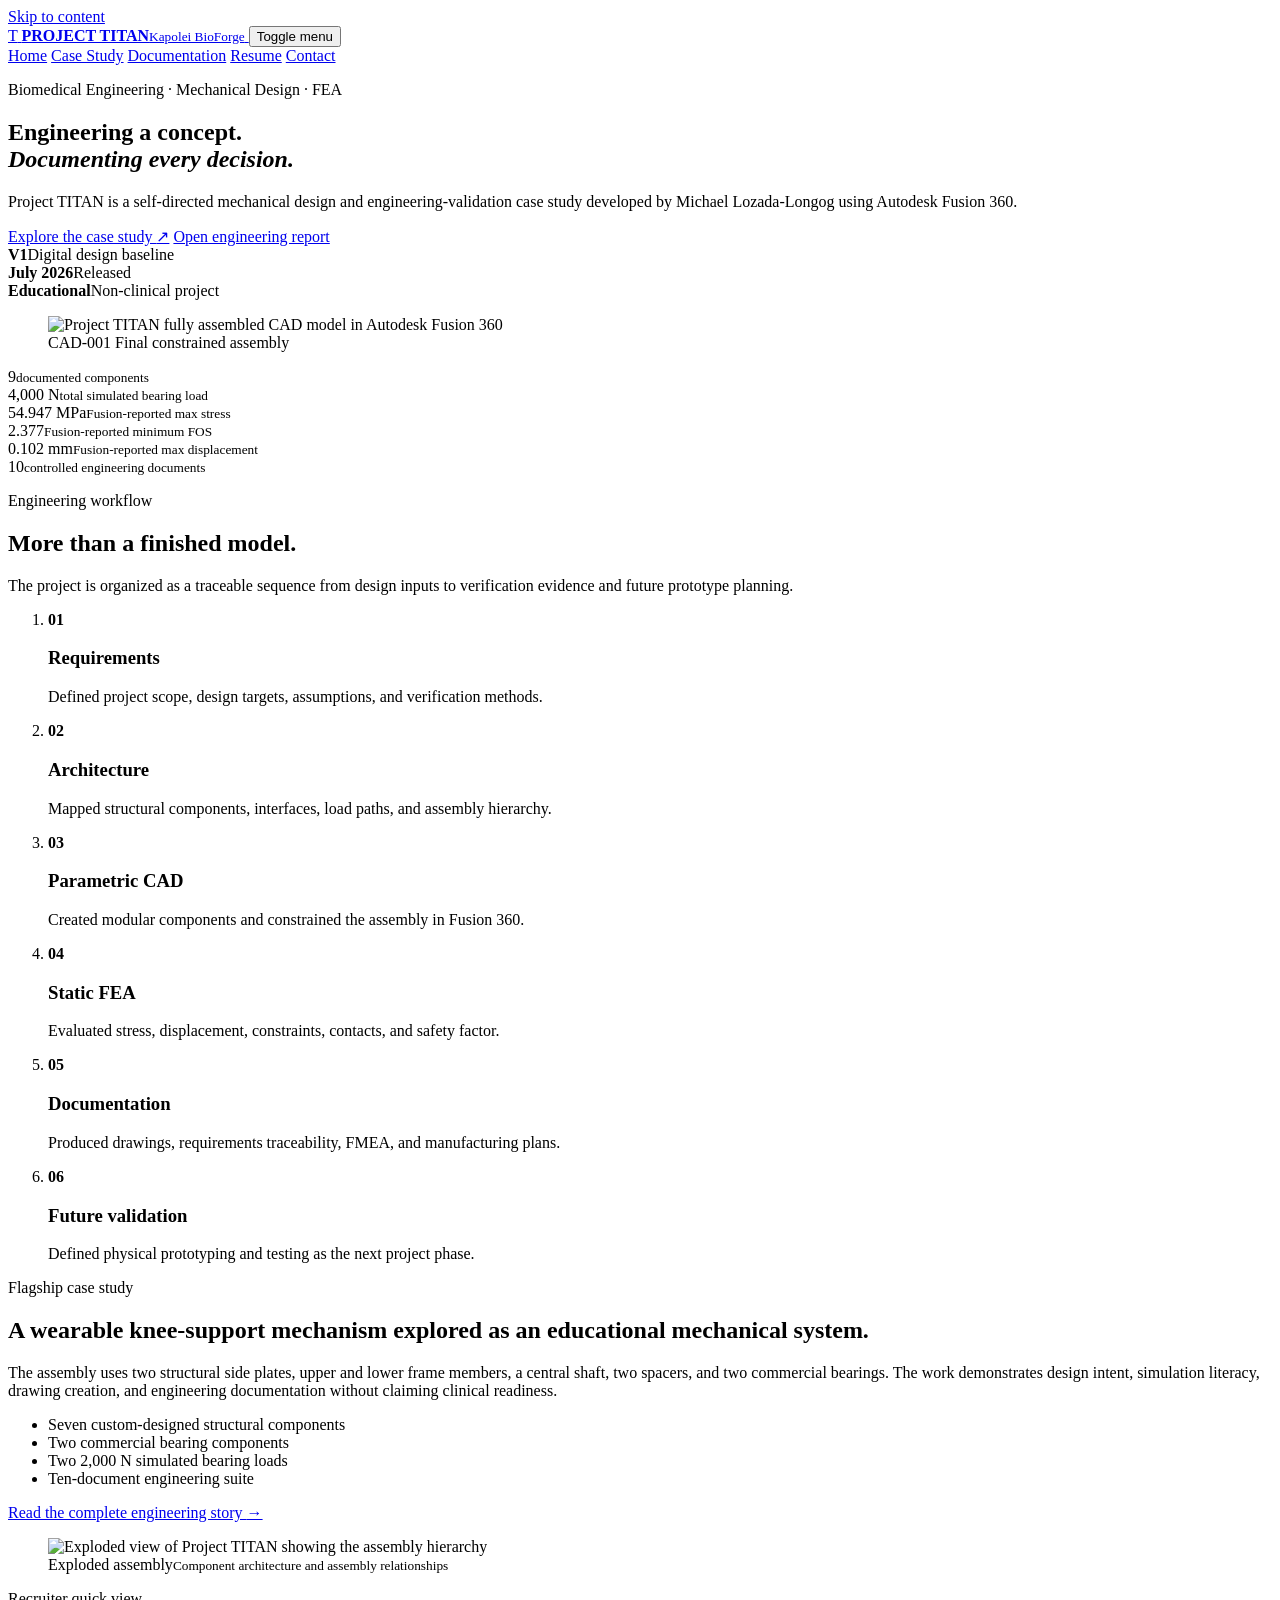
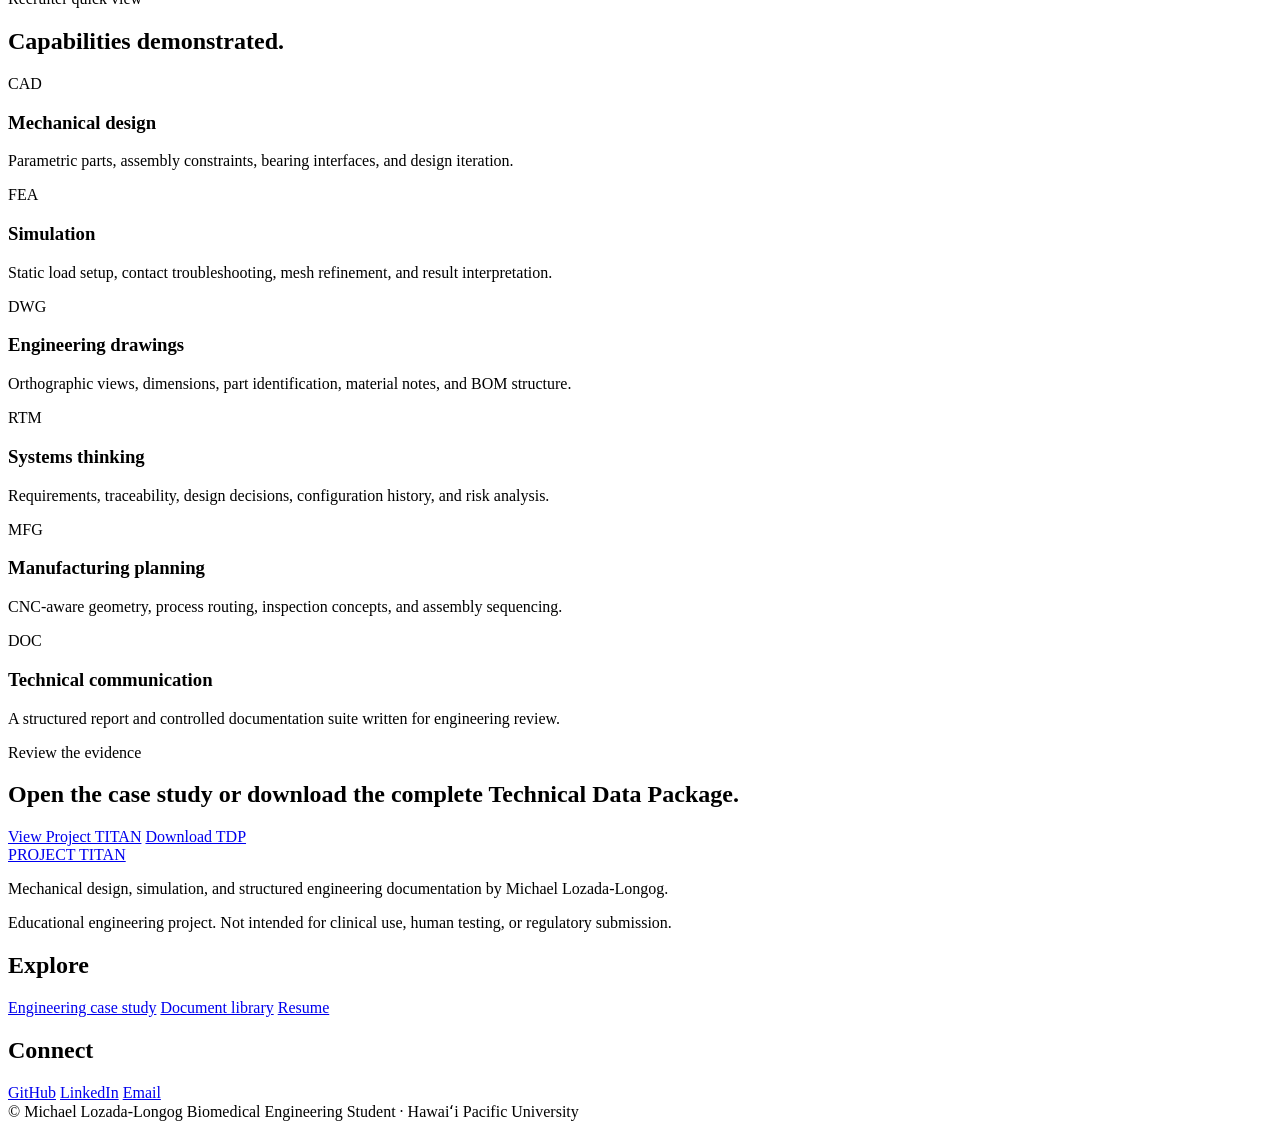
==== commit 5efd5696: "Add files via upload" ====
--- a/index.html
+++ b/index.html
@@ -3,162 +3,199 @@
 <head>
   <meta charset="utf-8">
   <meta name="viewport" content="width=device-width, initial-scale=1">
-  <meta name="description" content="Project TITAN — a biomedical mechanical design and engineering validation case study by Michael Lozada-Longog featuring CAD, FEA, engineering drawings, risk analysis, and manufacturing documentation.">
-  <meta name="keywords" content="Medical Device Design Portfolio, Biomedical Hardware Prototyping, Biomedical Engineering Student Portfolio, Fusion 360 FEA, Mechanical Design Portfolio, Hawaii Biomedical Engineering">
+  <title>Project TITAN | Mechanical Design &amp; Engineering Validation</title>
+  <meta name="description" content="Project TITAN is Michael Lozada-Longog&#x27;s biomedical engineering portfolio case study covering parametric CAD, static FEA, engineering drawings, risk analysis, and manufacturing planning.">
   <meta name="author" content="Michael Lozada-Longog">
-  <meta property="og:title" content="Project TITAN | Mechanical Design & Engineering Validation">
-  <meta property="og:description" content="A complete engineering case study covering requirements, CAD, FEA, drawings, risk analysis, manufacturing planning, and prototype planning.">
-  <meta property="og:image" content="hero-assembly.png">
+  <meta name="theme-color" content="#050816">
+  <meta name="keywords" content="Medical Device Design Portfolio, Biomedical Engineering Student, Mechanical Design, Autodesk Fusion 360, Finite Element Analysis, FEA, Engineering Drawings, Engineering Documentation, Hawaiʻi Biomedical Engineering">
+  <link rel="canonical" href="https://michaellozadalongog.github.io/project-titan-portfolio/">
+  <link rel="icon" href="assets/icons/favicon.svg" type="image/svg+xml">
+  <link rel="manifest" href="manifest.webmanifest">
   <meta property="og:type" content="website">
-  <title>Project TITAN | Michael Lozada-Longog</title>
-  <link rel="stylesheet" href="style.css">
+  <meta property="og:title" content="Project TITAN | Mechanical Design &amp; Engineering Validation">
+  <meta property="og:description" content="Project TITAN is Michael Lozada-Longog&#x27;s biomedical engineering portfolio case study covering parametric CAD, static FEA, engineering drawings, risk analysis, and manufacturing planning.">
+  <meta property="og:url" content="https://michaellozadalongog.github.io/project-titan-portfolio/">
+  <meta property="og:image" content="https://michaellozadalongog.github.io/project-titan-portfolio/assets/images/social-preview.png">
+  <meta property="og:image:width" content="1200">
+  <meta property="og:image:height" content="630">
+  <meta name="twitter:card" content="summary_large_image">
+  <meta name="twitter:title" content="Project TITAN | Mechanical Design &amp; Engineering Validation">
+  <meta name="twitter:description" content="Project TITAN is Michael Lozada-Longog&#x27;s biomedical engineering portfolio case study covering parametric CAD, static FEA, engineering drawings, risk analysis, and manufacturing planning.">
+  <meta name="twitter:image" content="https://michaellozadalongog.github.io/project-titan-portfolio/assets/images/social-preview.png">
+  <link rel="stylesheet" href="assets/css/style.css">
+  <script type="application/ld+json">
+{
+  "@context": "https://schema.org",
+  "@type": "CreativeWork",
+  "name": "Project TITAN",
+  "url": "https://michaellozadalongog.github.io/project-titan-portfolio/",
+  "author": {
+    "@type": "Person",
+    "name": "Michael Lozada-Longog",
+    "url": "https://www.linkedin.com/in/michael-lozada-8bb3803a0/",
+    "affiliation": "Hawai\u02bbi Pacific University"
+  },
+  "description": "An educational biomedical engineering case study covering mechanical design, CAD, static FEA, manufacturing drawings, traceability, and risk analysis.",
+  "educationalUse": "Engineering portfolio"
+}
+</script>
 </head>
+
 <body>
-  <header class="site-header">
-    <div class="shell nav-wrap">
-      <a class="brand" href="#top"><span>KAPOLEI</span> BIOFORGE</a>
-      <nav aria-label="Primary navigation">
-        <a href="#overview">Overview</a>
-        <a href="#workflow">Workflow</a>
-        <a href="#validation">Validation</a>
-        <a href="#drawings">Drawings</a>
-        <a href="#documents">Downloads</a>
-      </nav>
-      <a class="nav-cta" href="Michael-Lozada-Longog-Resume.pdf" target="_blank">Resume</a>
-    </div>
-  </header>
-
-  <main id="top">
-    <section class="hero">
-      <div class="hero-grid shell">
-        <div class="hero-copy reveal">
-          <p class="kicker">Biomedical Engineering · Mechanical Design · FEA</p>
-          <h1>PROJECT <span>TITAN</span></h1>
-          <p class="hero-subtitle">Mechanical Design & Engineering Validation</p>
-          <p class="hero-text">A self-directed educational engineering case study developing a modular knee-joint support mechanism through requirements definition, parametric CAD, structural simulation, manufacturing documentation, risk analysis, and prototype planning.</p>
-          <div class="hero-actions">
-            <a class="button primary" href="#overview">View Case Study</a>
-            <a class="button" href="Project-TITAN-V1-Technical-Data-Package.zip">Download Technical Package</a>
-          </div>
-          <p class="scope-note">Educational project only. Not intended for clinical use, human testing, or regulatory submission.</p>
+
+<a class="skip-link" href="#main">Skip to content</a>
+<div class="scroll-progress" aria-hidden="true"><span></span></div>
+<header class="site-header" data-header>
+  <div class="container nav-shell">
+    <a class="brand" href="index.html" aria-label="Kapolei BioForge home">
+      <span class="brand-mark">T</span>
+      <span><strong>PROJECT TITAN</strong><small>Kapolei BioForge</small></span>
+    </a>
+    <button class="menu-toggle" type="button" aria-expanded="false" aria-controls="primary-nav">
+      <span></span><span></span><span></span><span class="sr-only">Toggle menu</span>
+    </button>
+    <nav id="primary-nav" class="primary-nav" aria-label="Primary navigation">
+      <a href="index.html">Home</a>
+      <a href="project-titan.html">Case Study</a>
+      <a href="documentation.html">Documentation</a>
+      <a href="resume.html">Resume</a>
+      <a href="project-titan.html#contact" class="nav-contact">Contact</a>
+    </nav>
+  </div>
+</header>
+
+<main id="main">
+  <section class="hero hero-home">
+    <div class="hero-grid container">
+      <div class="hero-copy reveal">
+        <p class="eyebrow"><span></span> Biomedical Engineering · Mechanical Design · FEA</p>
+        <h1>Engineering a concept.<br><em>Documenting every decision.</em></h1>
+        <p class="hero-lead">Project TITAN is a self-directed mechanical design and engineering-validation case study developed by Michael Lozada-Longog using Autodesk Fusion 360.</p>
+        <div class="button-row">
+          <a class="button button-primary" href="project-titan.html">Explore the case study <span>↗</span></a>
+          <a class="button button-secondary" href="assets/downloads/Project-TITAN-Engineering-Design-Report.pdf" target="_blank">Open engineering report</a>
         </div>
-        <figure class="hero-media reveal">
-          <img src="hero-assembly.png" alt="Final Project TITAN CAD assembly in Autodesk Fusion 360">
-          <figcaption><span>01</span> Final constrained CAD assembly</figcaption>
-        </figure>
-      </div>
-      <div class="metrics shell reveal" aria-label="Project metrics">
-        <div><strong>10+</strong><span>Custom components</span></div>
-        <div><strong>4,000 N</strong><span>Total simulated load</span></div>
-        <div><strong>54.947 MPa</strong><span>Maximum von Mises stress</span></div>
-        <div><strong>2.377</strong><span>Minimum safety factor</span></div>
-        <div><strong>0.102 mm</strong><span>Maximum displacement</span></div>
-      </div>
-    </section>
-
-    <section id="overview" class="section shell">
-      <div class="section-heading reveal">
-        <p class="kicker">01 · Engineering Overview</p>
-        <h2>Designed as a complete engineering workflow—not only a CAD model.</h2>
-        <p>Project TITAN demonstrates the traceable process used to move from design intent to analytical evidence and manufacturing documentation. The project remains explicitly educational while applying professional engineering habits.</p>
-      </div>
-      <div class="overview-grid">
-        <article class="panel reveal"><span class="panel-num">01</span><h3>Problem & Scope</h3><p>Develop a modular mechanical architecture representing the structural core of a wearable knee-support concept while documenting assumptions, constraints, and future validation needs.</p></article>
-        <article class="panel reveal"><span class="panel-num">02</span><h3>Mechanical Architecture</h3><p>Side plates, upper and lower frames, central shaft, commercial bearings, spacers, and mechanical hard-stop features organized into a serviceable assembly.</p></article>
-        <article class="panel reveal"><span class="panel-num">03</span><h3>Verification Evidence</h3><p>Static FEA, safety-factor assessment, displacement review, engineering drawings, material trade study, educational FMEA, and requirements traceability.</p></article>
-      </div>
-    </section>
-
-    <section id="workflow" class="section band">
-      <div class="shell">
-        <div class="section-heading reveal">
-          <p class="kicker">02 · Development Workflow</p>
-          <h2>Requirements → CAD → Analysis → Documentation</h2>
+        <div class="hero-meta">
+          <div><strong>V1</strong><span>Digital design baseline</span></div>
+          <div><strong>July 2026</strong><span>Released</span></div>
+          <div><strong>Educational</strong><span>Non-clinical project</span></div>
         </div>
-        <div class="timeline reveal">
-          <div><b>01</b><h3>Requirements</h3><p>Defined scope, functional intent, structural targets, assumptions, and acceptance criteria.</p></div>
-          <div><b>02</b><h3>Parametric CAD</h3><p>Created custom components, assembly relationships, bearing interfaces, and interference-free geometry.</p></div>
-          <div><b>03</b><h3>Simulation</h3><p>Applied two 2,000 N bearing loads, refined the mesh, resolved unconstrained groups, and reviewed stress and displacement.</p></div>
-          <div><b>04</b><h3>Drawings</h3><p>Produced individual component drawings with dimensions, material notes, tolerances, quantity, and revision identification.</p></div>
-          <div><b>05</b><h3>Design Controls Awareness</h3><p>Added traceability, risk analysis, material trade study, decision log, manufacturing plan, and prototype plan.</p></div>
+      </div>
+      <figure class="hero-visual reveal">
+        <div class="visual-frame">
+          <img src="assets/images/hero-assembly.webp" width="1800" height="1169" alt="Project TITAN fully assembled CAD model in Autodesk Fusion 360">
+          <div class="visual-label"><span>CAD-001</span> Final constrained assembly</div>
         </div>
-        <figure class="feature-media reveal">
-          <img src="exploded-view.png" alt="Exploded view of Project TITAN components in Fusion 360 Animation">
-          <figcaption>Exploded assembly view showing component hierarchy and assembly relationships.</figcaption>
-        </figure>
-      </div>
-    </section>
-
-    <section id="validation" class="section shell">
-      <div class="section-heading reveal">
-        <p class="kicker">03 · Engineering Validation</p>
-        <h2>Structural performance under the defined static load case.</h2>
-        <p>The final study applied two bearing loads of 2,000 N each to the inner cylindrical bearing surfaces. The reported values below are specific to the modeled materials, contacts, constraints, mesh, and static assumptions.</p>
-      </div>
-      <div class="validation-layout">
-        <div class="tabs reveal" role="tablist" aria-label="FEA results">
-          <button class="tab active" data-img="von-mises.png" data-title="Von Mises Stress" data-copy="Maximum reported stress: 54.947 MPa. Stress concentration occurs near the central load-transfer and mounted interface regions.">Stress</button>
-          <button class="tab" data-img="safety-factor.png" data-title="Safety Factor" data-copy="Minimum reported safety factor: 2.377 for the final static study, exceeding the educational target of 2.0.">Safety Factor</button>
-          <button class="tab" data-img="displacement.png" data-title="Total Displacement" data-copy="Maximum reported displacement: 0.004 in, approximately 0.102 mm, concentrated at the free upper structural region.">Displacement</button>
-        </div>
-        <figure class="result-viewer reveal">
-          <img id="fea-image" src="von-mises.png" alt="Project TITAN von Mises stress result">
-          <figcaption><h3 id="fea-title">Von Mises Stress</h3><p id="fea-copy">Maximum reported stress: 54.947 MPa. Stress concentration occurs near the central load-transfer and mounted interface regions.</p></figcaption>
-        </figure>
-      </div>
-      <div class="spec-grid reveal">
-        <div><span>Structural material</span><strong>6061-T6 aluminum design intent</strong></div>
-        <div><span>Shaft geometry</span><strong>Ø10 mm × 40 mm</strong></div>
-        <div><span>Bearing center spacing</span><strong>31 mm</strong></div>
-        <div><span>Plate / frame thickness</span><strong>6 mm</strong></div>
-        <div><span>Applied bearing load</span><strong>2 × 2,000 N</strong></div>
-        <div><span>Analysis type</span><strong>Linear static stress</strong></div>
-      </div>
-      <div class="audit-note reveal"><strong>Engineering audit note:</strong> Material assignments and yield properties should be rechecked before presenting a material-specific safety claim. Current results are reported as outputs of the final Fusion study, not as physical test validation.</div>
-    </section>
-
-    <section id="drawings" class="section band">
-      <div class="shell">
-        <div class="section-heading reveal">
-          <p class="kicker">04 · Manufacturing Documentation</p>
-          <h2>Component drawings created for inspection and fabrication planning.</h2>
-          <p>Select any drawing to open it in a full-screen viewer.</p>
-        </div>
-        <div class="drawing-grid">
-          <button class="drawing-card reveal" data-full="drawing-main-shaft.png"><img src="drawing-main-shaft.png" alt="Main shaft engineering drawing"><span>Main Shaft · TITAN-001</span></button>
-          <button class="drawing-card reveal" data-full="drawing-upper-frame.png"><img src="drawing-upper-frame.png" alt="Upper frame engineering drawing"><span>Upper Frame · TITAN-004</span></button>
-          <button class="drawing-card reveal" data-full="drawing-lower-frame.png"><img src="drawing-lower-frame.png" alt="Lower frame engineering drawing"><span>Lower Frame · TITAN-005</span></button>
-          <button class="drawing-card reveal" data-full="drawing-bearing.png"><img src="drawing-bearing.png" alt="Bearing engineering drawing"><span>Right Bearing · TITAN-009</span></button>
-          <button class="drawing-card reveal" data-full="drawing-spacer.png"><img src="drawing-spacer.png" alt="Spacer engineering drawing"><span>Right Spacer · TITAN-007</span></button>
-        </div>
-      </div>
-    </section>
-
-    <section id="documents" class="section shell">
-      <div class="section-heading reveal">
-        <p class="kicker">05 · Technical Data Package</p>
-        <h2>Recruiter-ready engineering evidence in one place.</h2>
-        <p>The technical package contains educational engineering documentation supporting the design history, analytical assumptions, risks, manufacturing approach, and prototype roadmap.</p>
-      </div>
-      <div class="document-grid">
-        <a class="doc-card reveal featured" href="Project-TITAN-V1-Technical-Data-Package.zip"><span>ZIP</span><div><h3>Full Technical Data Package</h3><p>Complete Project TITAN V1 engineering documentation archive.</p></div><b>Download</b></a>
-        <a class="doc-card reveal" href="Project-TITAN-Engineering-Design-Report.pdf" target="_blank"><span>PDF</span><div><h3>Engineering Design Report</h3><p>Design summary, simulation evidence, drawings, and conclusions.</p></div><b>Open</b></a>
-        <a class="doc-card reveal" href="Project-TITAN-Core-Documents.zip"><span>ZIP</span><div><h3>Core Engineering Documents</h3><p>System architecture, material trade study, FMEA, and decision log.</p></div><b>Download</b></a>
-        <a class="doc-card reveal" href="Michael-Lozada-Longog-Resume.pdf" target="_blank"><span>PDF</span><div><h3>Michael's Resume</h3><p>Biomedical engineering, BMET, design, and technical project experience.</p></div><b>Open</b></a>
-      </div>
-    </section>
-
-    <section class="section closeout">
-      <div class="shell closeout-inner reveal">
-        <div><p class="kicker">Project Status</p><h2>Project TITAN V1: documented digital design baseline complete.</h2><p>Next technical milestone: fabricate a proof-of-concept prototype, inspect critical dimensions, measure physical deflection, and compare test data with the FEA baseline.</p></div>
-        <div class="hero-actions"><a class="button primary" href="mailto:MICHAELLOZADALONGOG@gmail.com">Contact Michael</a><a class="button" href="https://www.linkedin.com/in/michael-lozada-8bb3803a0/" target="_blank" rel="noreferrer">LinkedIn</a></div>
-      </div>
-    </section>
-  </main>
-
-  <footer><div class="shell">© <span id="year"></span> Michael Lozada-Longog · Kapolei BioForge · Kapolei, Hawaiʻi</div></footer>
-
-  <dialog id="lightbox"><button id="lightbox-close" aria-label="Close image">×</button><img id="lightbox-image" alt="Expanded engineering drawing"></dialog>
-  <script src="script.js"></script>
+        <div class="orbit orbit-one" aria-hidden="true"></div>
+        <div class="orbit orbit-two" aria-hidden="true"></div>
+      </figure>
+    </div>
+    <div class="container metrics-grid reveal" aria-label="Project engineering metrics">
+      <article><span class="metric-value" data-count="9">9</span><small>documented components</small></article>
+      <article><span class="metric-value" data-count="4000" data-suffix=" N">4,000 N</span><small>total simulated bearing load</small></article>
+      <article><span class="metric-value" data-count="54.947" data-decimals="3" data-suffix=" MPa">54.947 MPa</span><small>Fusion-reported max stress</small></article>
+      <article><span class="metric-value" data-count="2.377" data-decimals="3">2.377</span><small>Fusion-reported minimum FOS</small></article>
+      <article><span class="metric-value" data-count="0.102" data-decimals="3" data-suffix=" mm">0.102 mm</span><small>Fusion-reported max displacement</small></article>
+      <article><span class="metric-value" data-count="10">10</span><small>controlled engineering documents</small></article>
+    </div>
+  </section>
+
+  <section class="section" id="workflow">
+    <div class="container">
+      <header class="section-header reveal">
+        <p class="eyebrow"><span></span> Engineering workflow</p>
+        <h2>More than a finished model.</h2>
+        <p>The project is organized as a traceable sequence from design inputs to verification evidence and future prototype planning.</p>
+      </header>
+      <ol class="process-grid">
+        <li class="reveal"><b>01</b><h3>Requirements</h3><p>Defined project scope, design targets, assumptions, and verification methods.</p></li>
+        <li class="reveal"><b>02</b><h3>Architecture</h3><p>Mapped structural components, interfaces, load paths, and assembly hierarchy.</p></li>
+        <li class="reveal"><b>03</b><h3>Parametric CAD</h3><p>Created modular components and constrained the assembly in Fusion 360.</p></li>
+        <li class="reveal"><b>04</b><h3>Static FEA</h3><p>Evaluated stress, displacement, constraints, contacts, and safety factor.</p></li>
+        <li class="reveal"><b>05</b><h3>Documentation</h3><p>Produced drawings, requirements traceability, FMEA, and manufacturing plans.</p></li>
+        <li class="reveal"><b>06</b><h3>Future validation</h3><p>Defined physical prototyping and testing as the next project phase.</p></li>
+      </ol>
+    </div>
+  </section>
+
+  <section class="section section-dark">
+    <div class="container split-feature">
+      <div class="feature-copy reveal">
+        <p class="eyebrow"><span></span> Flagship case study</p>
+        <h2>A wearable knee-support mechanism explored as an educational mechanical system.</h2>
+        <p>The assembly uses two structural side plates, upper and lower frame members, a central shaft, two spacers, and two commercial bearings. The work demonstrates design intent, simulation literacy, drawing creation, and engineering documentation without claiming clinical readiness.</p>
+        <ul class="check-list">
+          <li>Seven custom-designed structural components</li>
+          <li>Two commercial bearing components</li>
+          <li>Two 2,000 N simulated bearing loads</li>
+          <li>Ten-document engineering suite</li>
+        </ul>
+        <a class="text-link" href="project-titan.html">Read the complete engineering story <span>→</span></a>
+      </div>
+      <figure class="media-card reveal">
+        <img src="assets/images/exploded-view.webp" loading="lazy" alt="Exploded view of Project TITAN showing the assembly hierarchy">
+        <figcaption><span>Exploded assembly</span><small>Component architecture and assembly relationships</small></figcaption>
+      </figure>
+    </div>
+  </section>
+
+  <section class="section">
+    <div class="container">
+      <header class="section-header reveal">
+        <p class="eyebrow"><span></span> Recruiter quick view</p>
+        <h2>Capabilities demonstrated.</h2>
+      </header>
+      <div class="capability-grid">
+        <article class="reveal"><div class="icon-chip">CAD</div><h3>Mechanical design</h3><p>Parametric parts, assembly constraints, bearing interfaces, and design iteration.</p></article>
+        <article class="reveal"><div class="icon-chip">FEA</div><h3>Simulation</h3><p>Static load setup, contact troubleshooting, mesh refinement, and result interpretation.</p></article>
+        <article class="reveal"><div class="icon-chip">DWG</div><h3>Engineering drawings</h3><p>Orthographic views, dimensions, part identification, material notes, and BOM structure.</p></article>
+        <article class="reveal"><div class="icon-chip">RTM</div><h3>Systems thinking</h3><p>Requirements, traceability, design decisions, configuration history, and risk analysis.</p></article>
+        <article class="reveal"><div class="icon-chip">MFG</div><h3>Manufacturing planning</h3><p>CNC-aware geometry, process routing, inspection concepts, and assembly sequencing.</p></article>
+        <article class="reveal"><div class="icon-chip">DOC</div><h3>Technical communication</h3><p>A structured report and controlled documentation suite written for engineering review.</p></article>
+      </div>
+    </div>
+  </section>
+
+  <section class="section callout-section">
+    <div class="container callout reveal">
+      <div>
+        <p class="eyebrow"><span></span> Review the evidence</p>
+        <h2>Open the case study or download the complete Technical Data Package.</h2>
+      </div>
+      <div class="button-row">
+        <a class="button button-primary" href="project-titan.html">View Project TITAN</a>
+        <a class="button button-secondary" href="assets/downloads/Project-TITAN-V1-Technical-Data-Package.zip">Download TDP</a>
+      </div>
+    </div>
+  </section>
+</main>
+
+<footer class="site-footer">
+  <div class="container footer-grid">
+    <div>
+      <a class="footer-brand" href="index.html">PROJECT TITAN</a>
+      <p>Mechanical design, simulation, and structured engineering documentation by Michael Lozada-Longog.</p>
+      <p class="legal-note">Educational engineering project. Not intended for clinical use, human testing, or regulatory submission.</p>
+    </div>
+    <div>
+      <h2>Explore</h2>
+      <a href="project-titan.html">Engineering case study</a>
+      <a href="documentation.html">Document library</a>
+      <a href="resume.html">Resume</a>
+    </div>
+    <div>
+      <h2>Connect</h2>
+      <a href="https://github.com/michaellozadalongog/project-titan-portfolio" target="_blank" rel="noreferrer">GitHub</a>
+      <a href="https://www.linkedin.com/in/michael-lozada-8bb3803a0/" target="_blank" rel="noreferrer">LinkedIn</a>
+      <a href="mailto:MICHAELLOZADALONGOG@gmail.com">Email</a>
+    </div>
+  </div>
+  <div class="container footer-bottom">
+    <span>© <span data-year></span> Michael Lozada-Longog</span>
+    <span>Biomedical Engineering Student · Hawaiʻi Pacific University</span>
+  </div>
+</footer>
+
+<script src="assets/js/main.js" defer></script>
 </body>
 </html>
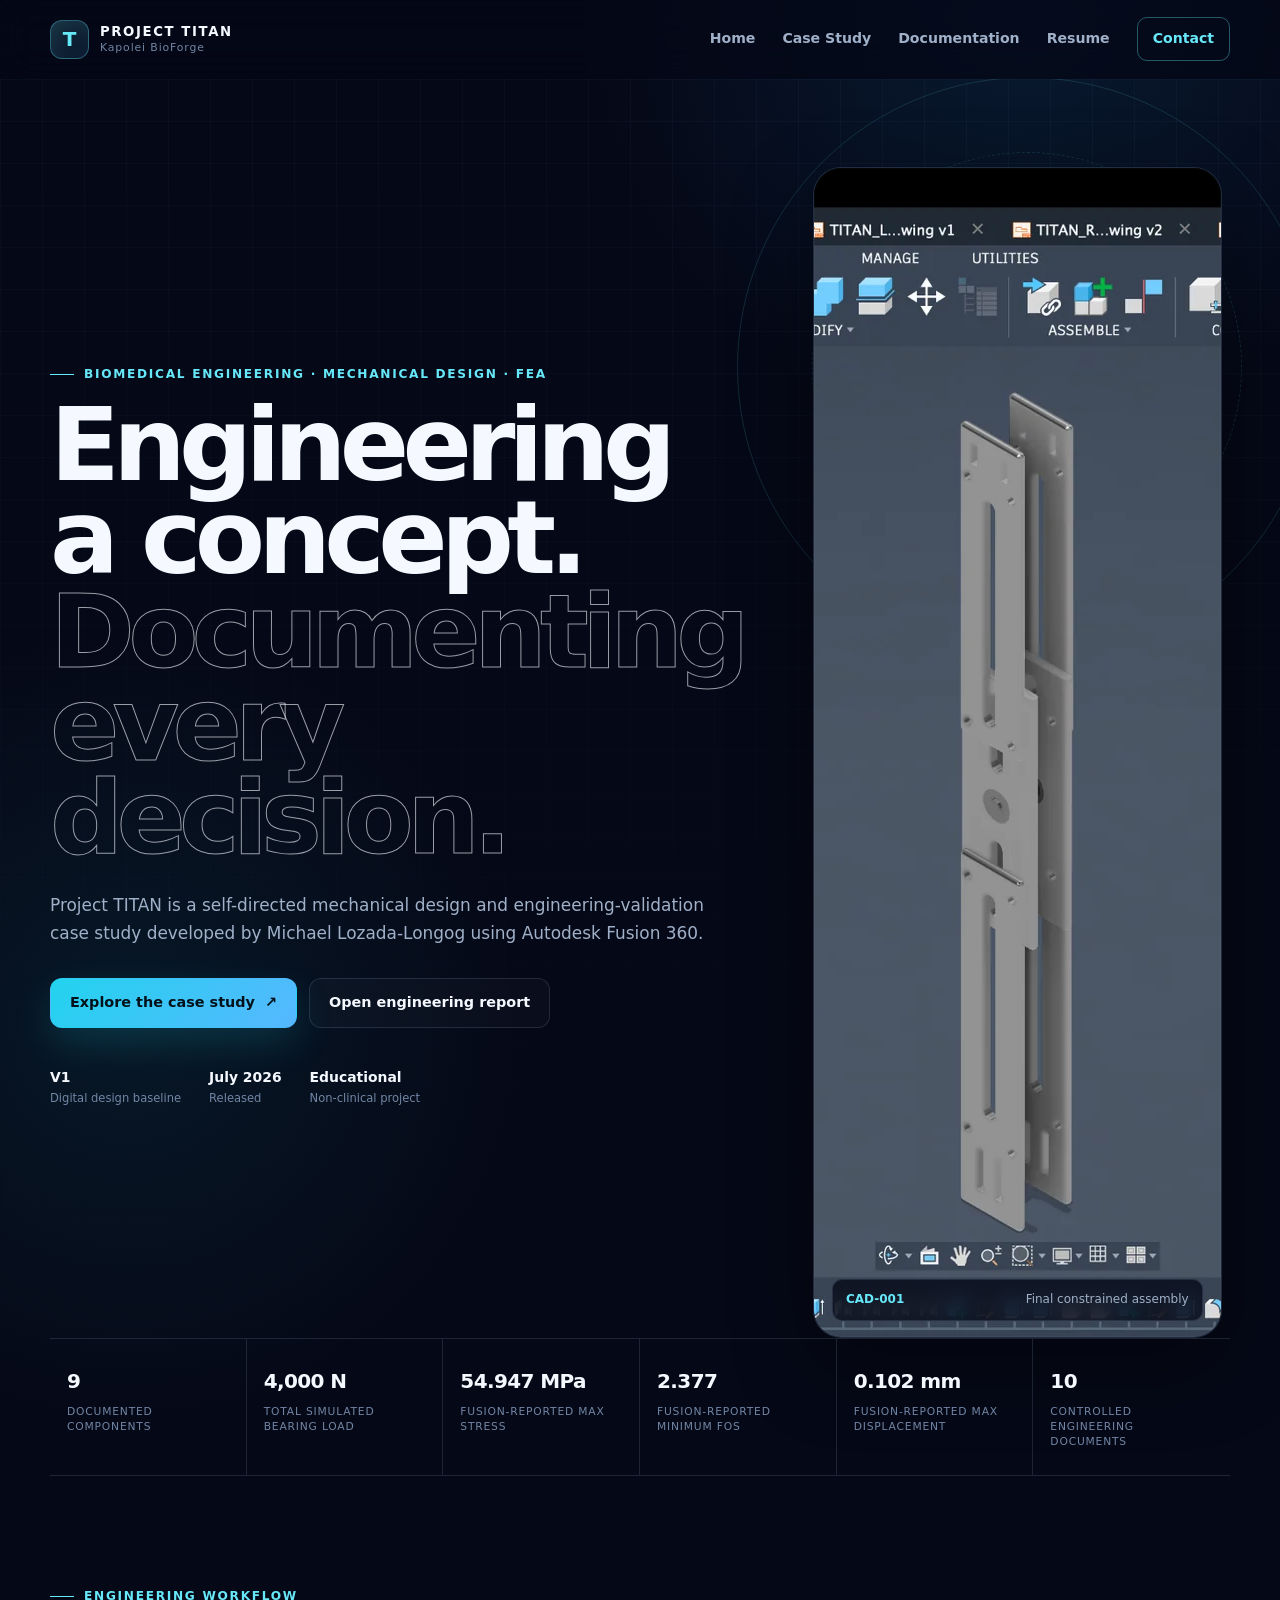
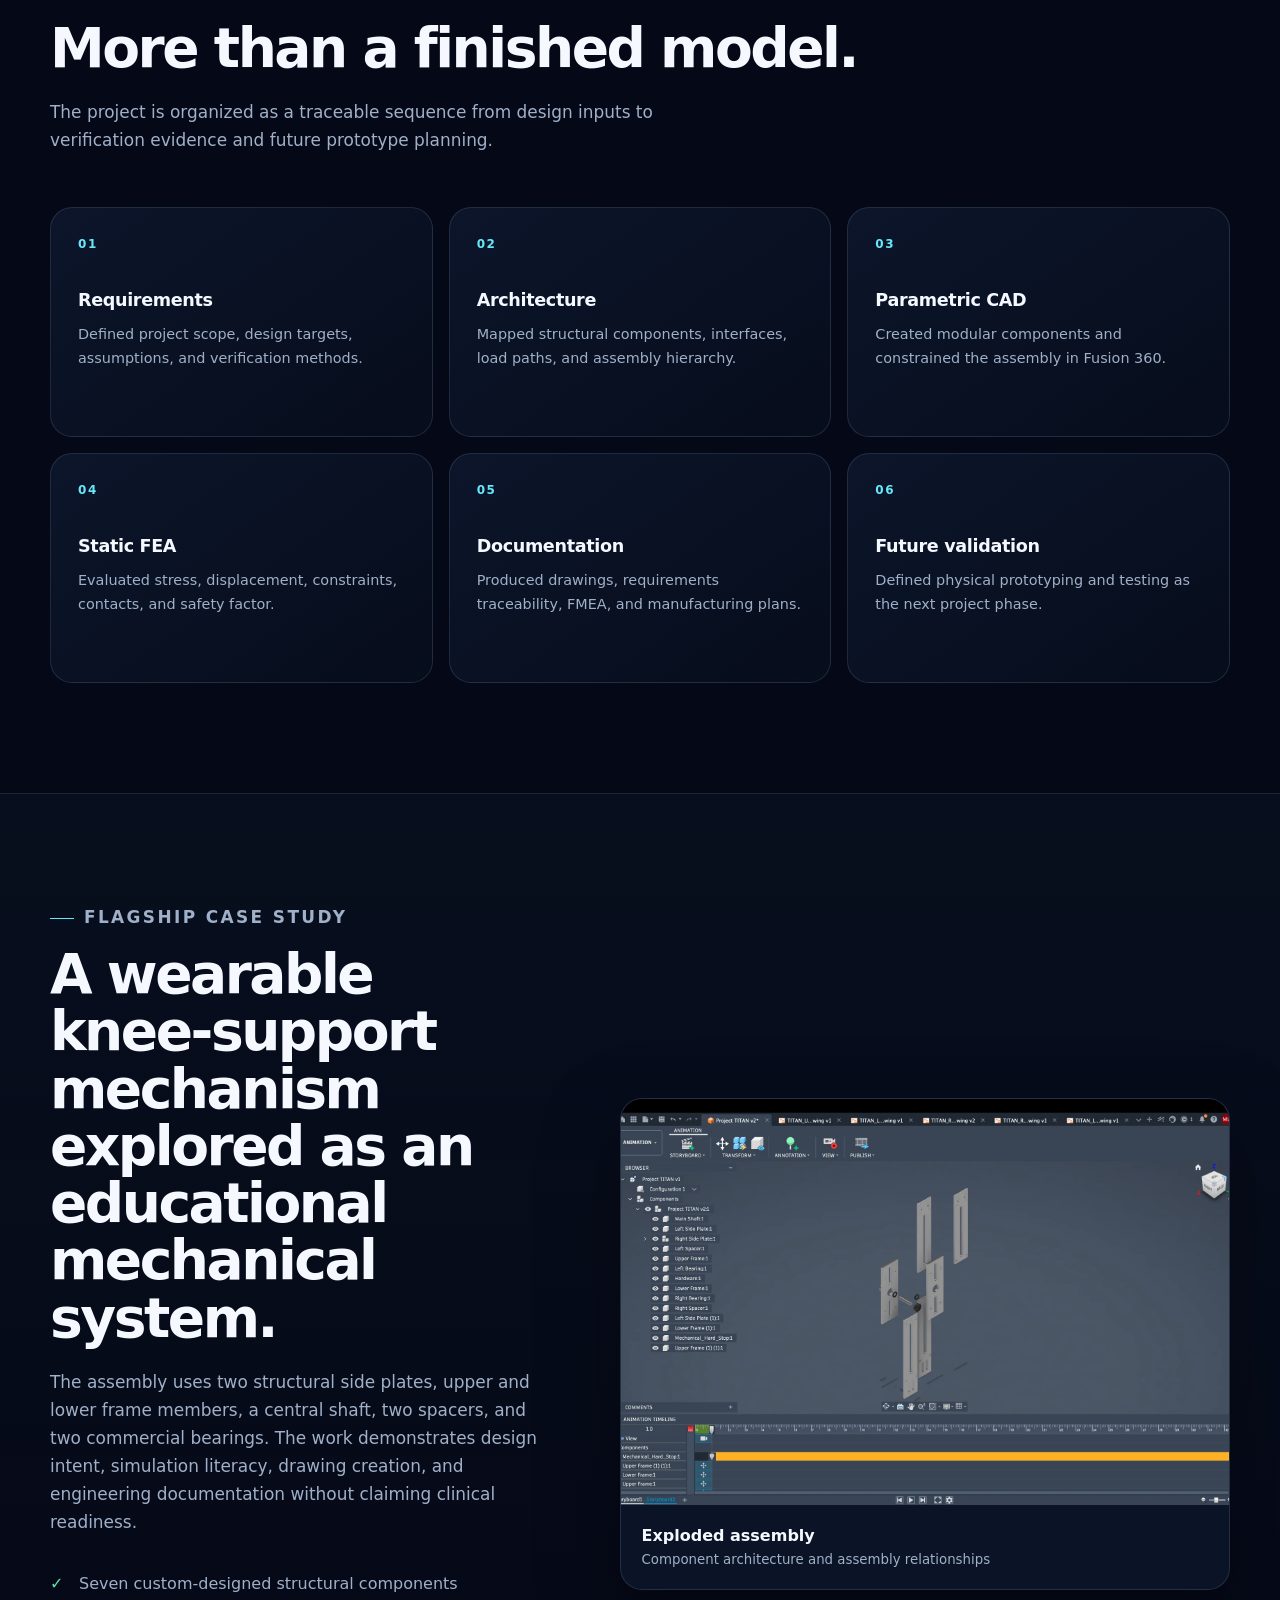
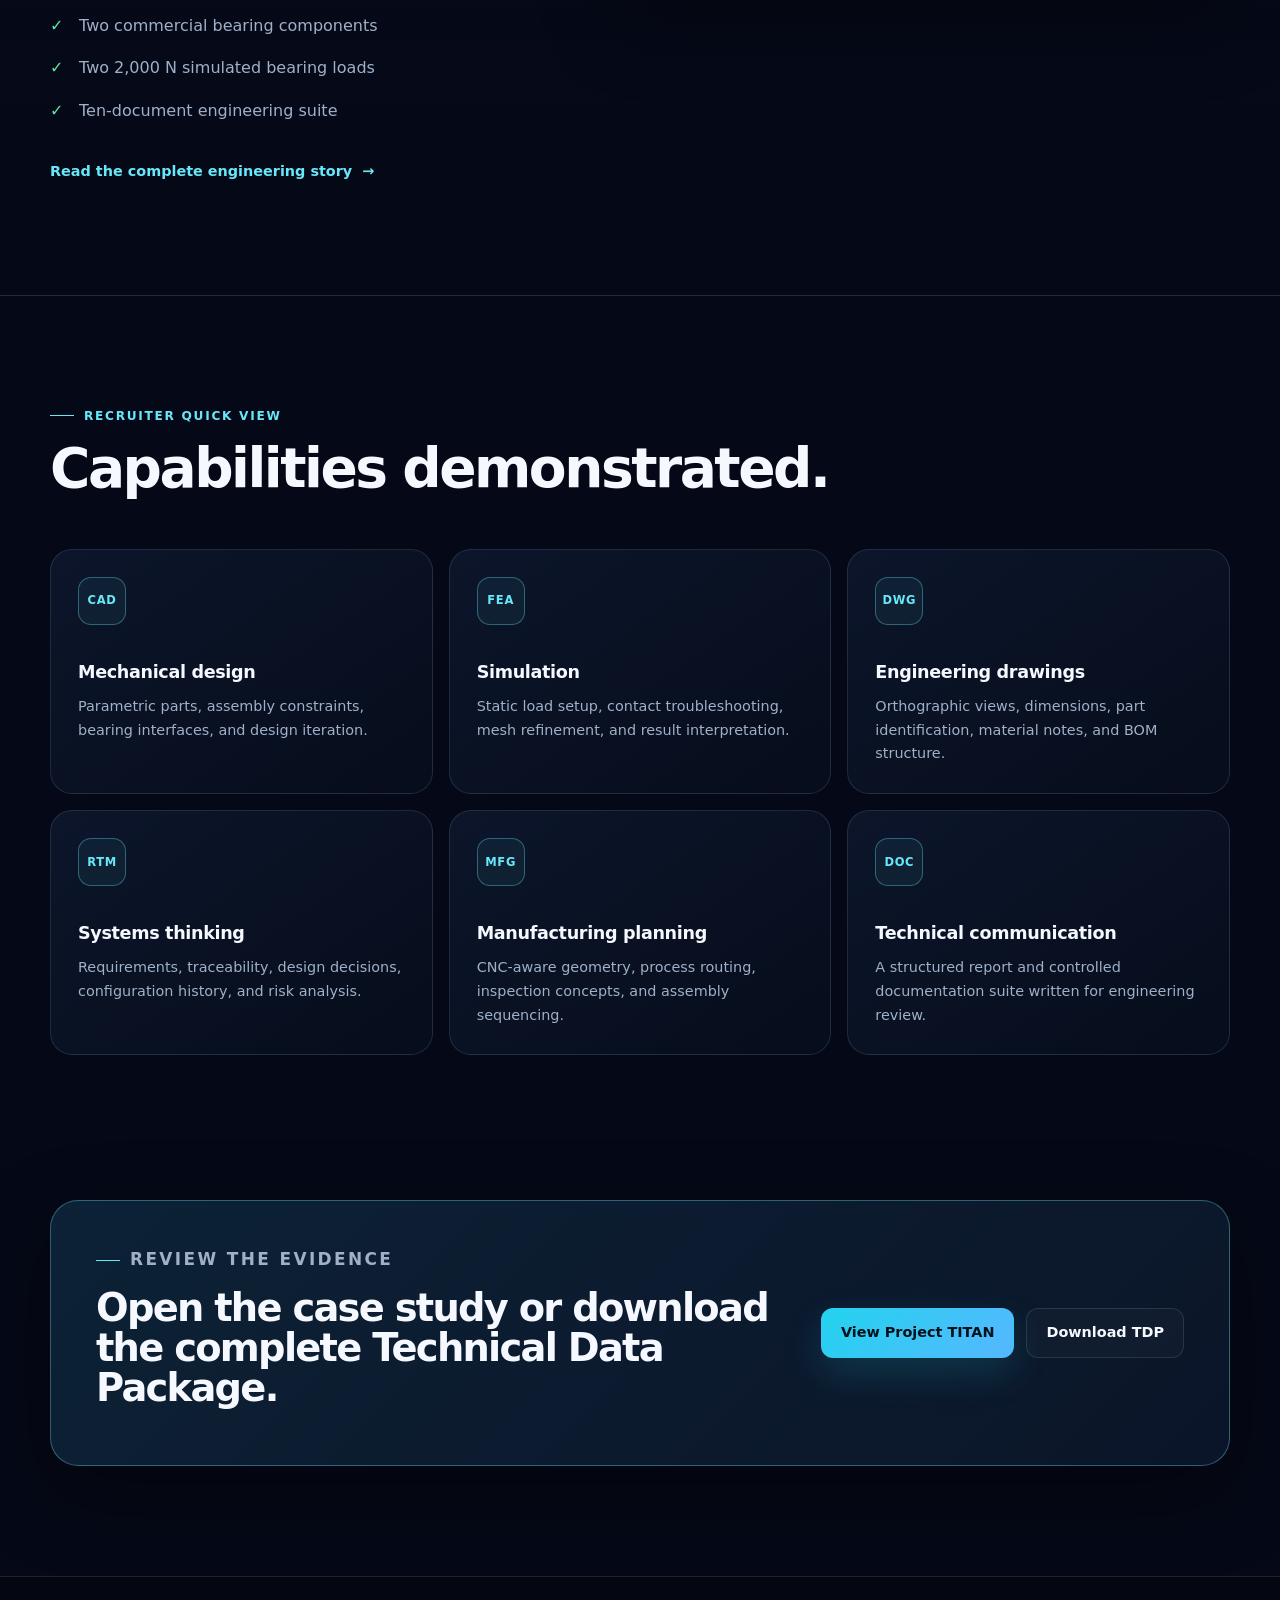
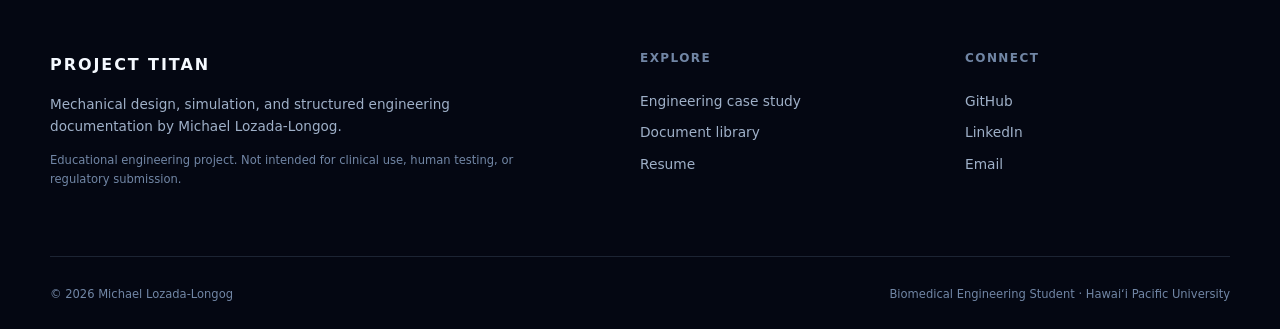
==== commit f39581ba: "Add files via upload" ====
--- a/index.html
+++ b/index.html
@@ -9,20 +9,20 @@
   <meta name="theme-color" content="#050816">
   <meta name="keywords" content="Medical Device Design Portfolio, Biomedical Engineering Student, Mechanical Design, Autodesk Fusion 360, Finite Element Analysis, FEA, Engineering Drawings, Engineering Documentation, Hawaiʻi Biomedical Engineering">
   <link rel="canonical" href="https://michaellozadalongog.github.io/project-titan-portfolio/">
-  <link rel="icon" href="assets/icons/favicon.svg" type="image/svg+xml">
+  <link rel="icon" href="favicon.svg" type="image/svg+xml">
   <link rel="manifest" href="manifest.webmanifest">
   <meta property="og:type" content="website">
   <meta property="og:title" content="Project TITAN | Mechanical Design &amp; Engineering Validation">
   <meta property="og:description" content="Project TITAN is Michael Lozada-Longog&#x27;s biomedical engineering portfolio case study covering parametric CAD, static FEA, engineering drawings, risk analysis, and manufacturing planning.">
   <meta property="og:url" content="https://michaellozadalongog.github.io/project-titan-portfolio/">
-  <meta property="og:image" content="https://michaellozadalongog.github.io/project-titan-portfolio/assets/images/social-preview.png">
+  <meta property="og:image" content="https://michaellozadalongog.github.io/project-titan-portfolio/social-preview.png">
   <meta property="og:image:width" content="1200">
   <meta property="og:image:height" content="630">
   <meta name="twitter:card" content="summary_large_image">
   <meta name="twitter:title" content="Project TITAN | Mechanical Design &amp; Engineering Validation">
   <meta name="twitter:description" content="Project TITAN is Michael Lozada-Longog&#x27;s biomedical engineering portfolio case study covering parametric CAD, static FEA, engineering drawings, risk analysis, and manufacturing planning.">
-  <meta name="twitter:image" content="https://michaellozadalongog.github.io/project-titan-portfolio/assets/images/social-preview.png">
-  <link rel="stylesheet" href="assets/css/style.css">
+  <meta name="twitter:image" content="https://michaellozadalongog.github.io/project-titan-portfolio/social-preview.png">
+  <link rel="stylesheet" href="style.css">
   <script type="application/ld+json">
 {
   "@context": "https://schema.org",
@@ -73,7 +73,7 @@
         <p class="hero-lead">Project TITAN is a self-directed mechanical design and engineering-validation case study developed by Michael Lozada-Longog using Autodesk Fusion 360.</p>
         <div class="button-row">
           <a class="button button-primary" href="project-titan.html">Explore the case study <span>↗</span></a>
-          <a class="button button-secondary" href="assets/downloads/Project-TITAN-Engineering-Design-Report.pdf" target="_blank">Open engineering report</a>
+          <a class="button button-secondary" href="Project-TITAN-Engineering-Design-Report.pdf" target="_blank">Open engineering report</a>
         </div>
         <div class="hero-meta">
           <div><strong>V1</strong><span>Digital design baseline</span></div>
@@ -83,7 +83,7 @@
       </div>
       <figure class="hero-visual reveal">
         <div class="visual-frame">
-          <img src="assets/images/hero-assembly.webp" width="1800" height="1169" alt="Project TITAN fully assembled CAD model in Autodesk Fusion 360">
+          <img src="hero-assembly.webp" width="1800" height="1169" alt="Project TITAN fully assembled CAD model in Autodesk Fusion 360">
           <div class="visual-label"><span>CAD-001</span> Final constrained assembly</div>
         </div>
         <div class="orbit orbit-one" aria-hidden="true"></div>
@@ -133,7 +133,7 @@
         <a class="text-link" href="project-titan.html">Read the complete engineering story <span>→</span></a>
       </div>
       <figure class="media-card reveal">
-        <img src="assets/images/exploded-view.webp" loading="lazy" alt="Exploded view of Project TITAN showing the assembly hierarchy">
+        <img src="exploded-view.webp" loading="lazy" alt="Exploded view of Project TITAN showing the assembly hierarchy">
         <figcaption><span>Exploded assembly</span><small>Component architecture and assembly relationships</small></figcaption>
       </figure>
     </div>
@@ -164,7 +164,7 @@
       </div>
       <div class="button-row">
         <a class="button button-primary" href="project-titan.html">View Project TITAN</a>
-        <a class="button button-secondary" href="assets/downloads/Project-TITAN-V1-Technical-Data-Package.zip">Download TDP</a>
+        <a class="button button-secondary" href="Project-TITAN-V1-Technical-Data-Package.zip">Download TDP</a>
       </div>
     </div>
   </section>
@@ -196,6 +196,6 @@
   </div>
 </footer>
 
-<script src="assets/js/main.js" defer></script>
+<script src="main.js" defer></script>
 </body>
 </html>
--- a/style.css
+++ b/style.css
@@ -0,0 +1,418 @@
+
+:root{
+  --bg:#050816;
+  --bg-2:#08101f;
+  --surface:#0b1426;
+  --surface-2:#0e1a30;
+  --surface-3:#12213a;
+  --line:rgba(151,177,215,.17);
+  --line-strong:rgba(103,232,249,.35);
+  --text:#f5f9ff;
+  --muted:#9fb0c8;
+  --muted-2:#7186a5;
+  --cyan:#67e8f9;
+  --cyan-2:#22d3ee;
+  --blue:#3b82f6;
+  --green:#5ee6a8;
+  --amber:#f4c66b;
+  --red:#ff8c9b;
+  --shadow:0 28px 80px rgba(0,0,0,.34);
+  --radius:22px;
+  --radius-sm:14px;
+  --container:min(1180px, calc(100% - 40px));
+  --transition:220ms cubic-bezier(.2,.7,.2,1);
+}
+*{box-sizing:border-box}
+html{scroll-behavior:smooth;scroll-padding-top:120px}
+body{
+  margin:0;
+  min-width:320px;
+  background:
+    radial-gradient(circle at 80% 0%, rgba(28,132,204,.15), transparent 28rem),
+    radial-gradient(circle at 10% 20%, rgba(34,211,238,.08), transparent 26rem),
+    var(--bg);
+  color:var(--text);
+  font-family:Inter, ui-sans-serif, system-ui, -apple-system, BlinkMacSystemFont, "Segoe UI", sans-serif;
+  line-height:1.65;
+  -webkit-font-smoothing:antialiased;
+}
+body.menu-open{overflow:hidden}
+img{display:block;max-width:100%}
+a{color:inherit;text-decoration:none}
+button{font:inherit}
+::selection{background:var(--cyan);color:#02121b}
+.container{width:var(--container);margin-inline:auto}
+.sr-only{
+  position:absolute;width:1px;height:1px;padding:0;margin:-1px;overflow:hidden;
+  clip:rect(0,0,0,0);white-space:nowrap;border:0;
+}
+.skip-link{
+  position:fixed;z-index:1000;top:12px;left:12px;transform:translateY(-160%);
+  padding:12px 16px;border-radius:10px;background:var(--cyan);color:#04111c;font-weight:800;
+}
+.skip-link:focus{transform:none}
+.scroll-progress{position:fixed;z-index:101;top:0;left:0;width:100%;height:3px;background:transparent}
+.scroll-progress span{display:block;width:0;height:100%;background:linear-gradient(90deg,var(--cyan),var(--blue))}
+.site-header{
+  position:sticky;z-index:100;top:0;
+  background:rgba(5,8,22,.74);backdrop-filter:blur(18px);-webkit-backdrop-filter:blur(18px);
+  border-bottom:1px solid transparent;transition:var(--transition);
+}
+.site-header.is-scrolled{border-color:var(--line);box-shadow:0 12px 35px rgba(0,0,0,.22)}
+.nav-shell{min-height:78px;display:flex;align-items:center;justify-content:space-between;gap:30px}
+.brand{display:inline-flex;align-items:center;gap:11px;min-width:max-content}
+.brand-mark{
+  display:grid;place-items:center;width:39px;height:39px;border:1px solid var(--line-strong);
+  border-radius:12px;background:linear-gradient(145deg,rgba(103,232,249,.18),rgba(59,130,246,.08));
+  color:var(--cyan);font-weight:900;font-size:20px;box-shadow:inset 0 0 22px rgba(103,232,249,.08)
+}
+.brand strong{display:block;font-size:.83rem;letter-spacing:.12em}
+.brand small{display:block;color:var(--muted-2);font-size:.68rem;letter-spacing:.08em;margin-top:-3px}
+.primary-nav{display:flex;align-items:center;gap:27px}
+.primary-nav a{position:relative;color:var(--muted);font-size:.88rem;font-weight:650}
+.primary-nav a:not(.nav-contact)::after{
+  content:"";position:absolute;left:0;bottom:-8px;width:100%;height:2px;
+  background:var(--cyan);transform:scaleX(0);transform-origin:right;transition:transform var(--transition)
+}
+.primary-nav a:hover{color:var(--text)}
+.primary-nav a:hover::after{transform:scaleX(1);transform-origin:left}
+.nav-contact{padding:9px 15px;border:1px solid var(--line-strong);border-radius:10px;color:var(--cyan)!important}
+.menu-toggle{display:none;border:0;background:transparent;padding:10px;cursor:pointer}
+.menu-toggle span:not(.sr-only){display:block;width:25px;height:2px;margin:5px;background:var(--text);transition:var(--transition)}
+.hero,.page-hero{position:relative;overflow:hidden}
+.hero::before,.page-hero::before{
+  content:"";position:absolute;inset:0;pointer-events:none;
+  background-image:linear-gradient(rgba(112,149,205,.05) 1px,transparent 1px),linear-gradient(90deg,rgba(112,149,205,.05) 1px,transparent 1px);
+  background-size:42px 42px;mask-image:linear-gradient(to bottom,black,transparent 85%);
+}
+.hero-home{padding:88px 0 0}
+.hero-grid,.page-hero-grid{position:relative;display:grid;grid-template-columns:1.02fr .98fr;gap:70px;align-items:center}
+.hero-copy{padding:45px 0 78px}
+.eyebrow{display:flex;align-items:center;gap:10px;margin:0 0 14px;color:var(--cyan);font-size:.76rem;font-weight:800;letter-spacing:.14em;text-transform:uppercase}
+.eyebrow span{display:inline-block;width:24px;height:1px;background:var(--cyan)}
+h1,h2,h3,p{margin-top:0}
+h1{font-size:clamp(3.3rem,8vw,7.6rem);line-height:.91;letter-spacing:-.067em;margin-bottom:28px}
+h1 em{display:block;color:transparent;-webkit-text-stroke:1px rgba(245,249,255,.62);font-style:normal}
+h2{font-size:clamp(2rem,4.3vw,4.3rem);line-height:1.04;letter-spacing:-.045em;margin-bottom:22px}
+h3{line-height:1.25;letter-spacing:-.02em}
+.hero-lead,.section-header>p:last-child,.feature-copy>p,.callout p{color:var(--muted);font-size:1.06rem;max-width:690px}
+.button-row{display:flex;align-items:center;flex-wrap:wrap;gap:12px;margin-top:30px}
+.button{
+  display:inline-flex;align-items:center;justify-content:center;gap:10px;min-height:48px;
+  padding:12px 19px;border:1px solid var(--line);border-radius:12px;font-size:.9rem;font-weight:800;
+  transition:transform var(--transition),border-color var(--transition),background var(--transition),box-shadow var(--transition)
+}
+.button:hover{transform:translateY(-2px);border-color:var(--line-strong)}
+.button-primary{background:linear-gradient(135deg,var(--cyan-2),#56b7ff);color:#03111a;border-color:transparent;box-shadow:0 15px 38px rgba(34,211,238,.16)}
+.button-primary:hover{box-shadow:0 18px 45px rgba(34,211,238,.27)}
+.button-secondary{background:rgba(255,255,255,.025)}
+.button-ghost{border-color:transparent;color:var(--cyan)}
+.hero-meta{display:flex;flex-wrap:wrap;gap:28px;margin-top:38px}
+.hero-meta div{display:flex;flex-direction:column}
+.hero-meta strong{font-size:.87rem}
+.hero-meta span{color:var(--muted-2);font-size:.72rem}
+.hero-visual{position:relative;margin:0}
+.visual-frame{position:relative;z-index:2;overflow:hidden;border:1px solid var(--line);border-radius:28px;background:rgba(11,20,38,.68);box-shadow:var(--shadow)}
+.visual-frame::before{content:"";position:absolute;inset:0;border-radius:inherit;box-shadow:inset 0 0 0 1px rgba(255,255,255,.025);pointer-events:none}
+.visual-frame img{width:100%;aspect-ratio:1.48/1;object-fit:cover;transition:transform 700ms ease}
+.visual-frame:hover img{transform:scale(1.025)}
+.visual-label{position:absolute;left:18px;right:18px;bottom:16px;display:flex;justify-content:space-between;gap:20px;padding:10px 13px;border:1px solid var(--line);border-radius:10px;background:rgba(5,8,22,.78);backdrop-filter:blur(10px);font-size:.75rem;color:var(--muted)}
+.visual-label span{color:var(--cyan);font-weight:850}
+.orbit{position:absolute;border:1px solid rgba(103,232,249,.14);border-radius:50%;pointer-events:none}
+.orbit-one{width:580px;height:580px;top:-90px;right:-95px;animation:spin 28s linear infinite}
+.orbit-two{width:430px;height:430px;top:-15px;right:-20px;border-style:dashed;animation:spin 22s linear infinite reverse}
+@keyframes spin{to{transform:rotate(360deg)}}
+.metrics-grid{
+  position:relative;z-index:3;display:grid;grid-template-columns:repeat(6,1fr);
+  border-top:1px solid var(--line);border-bottom:1px solid var(--line);
+}
+.metrics-grid article{padding:26px 17px;border-right:1px solid var(--line)}
+.metrics-grid article:last-child{border-right:0}
+.metric-value{display:block;color:var(--text);font-size:1.25rem;font-weight:850;letter-spacing:-.03em}
+.metrics-grid small{display:block;color:var(--muted-2);font-size:.67rem;line-height:1.4;text-transform:uppercase;letter-spacing:.075em;margin-top:6px}
+.section{padding:110px 0;position:relative}
+.section-dark{background:linear-gradient(180deg,rgba(8,16,31,.78),rgba(5,8,22,.5));border-block:1px solid var(--line)}
+.section-header{max-width:840px;margin-bottom:52px}
+.process-grid{list-style:none;margin:0;padding:0;display:grid;grid-template-columns:repeat(3,1fr);gap:16px}
+.process-grid li,.capability-grid article,.case-grid article,.analysis-cards article{
+  position:relative;min-height:230px;padding:27px;border:1px solid var(--line);border-radius:var(--radius);background:linear-gradient(145deg,rgba(14,26,48,.78),rgba(8,16,31,.62));overflow:hidden;
+  transition:transform var(--transition),border-color var(--transition),background var(--transition)
+}
+.process-grid li:hover,.capability-grid article:hover,.case-grid article:hover,.analysis-cards article:hover{transform:translateY(-5px);border-color:var(--line-strong);background:var(--surface-2)}
+.process-grid b{display:block;color:var(--cyan);font-size:.75rem;letter-spacing:.13em;margin-bottom:35px}
+.process-grid h3,.capability-grid h3{font-size:1.1rem;margin-bottom:11px}
+.process-grid p,.capability-grid p,.case-grid p,.analysis-cards p{color:var(--muted);font-size:.9rem;margin-bottom:0}
+.split-feature{display:grid;grid-template-columns:.9fr 1.1fr;gap:70px;align-items:center}
+.check-list{list-style:none;padding:0;margin:26px 0}
+.check-list li{position:relative;padding:8px 0 8px 29px;color:var(--muted)}
+.check-list li::before{content:"✓";position:absolute;left:0;color:var(--green);font-weight:900}
+.text-link{display:inline-flex;gap:10px;color:var(--cyan);font-weight:850;font-size:.9rem}
+.text-link span{transition:transform var(--transition)}
+.text-link:hover span{transform:translateX(5px)}
+.media-card{margin:0;overflow:hidden;border:1px solid var(--line);border-radius:var(--radius);background:var(--surface);box-shadow:var(--shadow)}
+.media-card img{width:100%;aspect-ratio:1.5/1;object-fit:cover}
+.media-card figcaption{display:flex;flex-direction:column;padding:18px 21px}
+.media-card figcaption span{font-weight:800}
+.media-card figcaption small{color:var(--muted)}
+.capability-grid{display:grid;grid-template-columns:repeat(3,1fr);gap:16px}
+.icon-chip{display:grid;place-items:center;width:48px;height:48px;margin-bottom:37px;border:1px solid var(--line-strong);border-radius:13px;background:rgba(103,232,249,.06);color:var(--cyan);font-size:.72rem;font-weight:900;letter-spacing:.06em}
+.callout-section{padding-top:35px}
+.callout{display:flex;align-items:center;justify-content:space-between;gap:45px;padding:45px;border:1px solid var(--line-strong);border-radius:28px;background:linear-gradient(135deg,rgba(15,40,61,.82),rgba(14,26,48,.72));box-shadow:var(--shadow)}
+.callout h2{font-size:clamp(1.8rem,3vw,3rem);max-width:750px;margin-bottom:12px}
+.callout .button-row{flex-shrink:0;margin:0}
+.site-footer{padding:75px 0 25px;border-top:1px solid var(--line);background:#040712}
+.footer-grid{display:grid;grid-template-columns:2fr 1fr 1fr;gap:60px}
+.footer-brand{display:block;font-weight:900;letter-spacing:.12em;margin-bottom:14px}
+.footer-grid p{max-width:500px;color:var(--muted);font-size:.85rem}
+.footer-grid h2{font-size:.75rem;letter-spacing:.12em;text-transform:uppercase;color:var(--muted-2);margin-bottom:16px}
+.footer-grid>div:not(:first-child){display:flex;flex-direction:column;gap:9px}
+.footer-grid a:not(.footer-brand){color:var(--muted);font-size:.86rem}
+.footer-grid a:hover{color:var(--cyan)}
+.legal-note{font-size:.72rem!important;color:var(--muted-2)!important}
+.footer-bottom{display:flex;justify-content:space-between;gap:20px;padding-top:28px;margin-top:55px;border-top:1px solid var(--line);color:var(--muted-2);font-size:.72rem}
+
+/* Page heroes */
+.page-hero{padding:95px 0 75px;border-bottom:1px solid var(--line)}
+.page-hero h1{margin:0 0 10px;font-size:clamp(4.2rem,11vw,9rem)}
+.page-subtitle{color:var(--cyan);font-size:clamp(1.2rem,2vw,1.7rem);font-weight:750;letter-spacing:-.02em}
+.section-nav{position:sticky;z-index:80;top:78px;border-bottom:1px solid var(--line);background:rgba(5,8,22,.88);backdrop-filter:blur(16px)}
+.section-nav .container{display:flex;gap:26px;overflow-x:auto;scrollbar-width:none}
+.section-nav .container::-webkit-scrollbar{display:none}
+.section-nav a{white-space:nowrap;padding:16px 0;color:var(--muted);font-size:.77rem;font-weight:750}
+.section-nav a:hover{color:var(--cyan)}
+.case-grid{display:grid;grid-template-columns:repeat(3,1fr);gap:16px}
+.card-index{display:block;color:var(--cyan);font-size:.75rem;font-weight:900;margin-bottom:38px}
+.data-strip{display:grid;grid-template-columns:repeat(3,1fr);gap:1px;margin-top:20px;border:1px solid var(--line);border-radius:var(--radius);overflow:hidden;background:var(--line)}
+.data-strip div{display:flex;flex-direction:column;padding:20px;background:var(--surface)}
+.data-strip span{color:var(--muted-2);font-size:.68rem;text-transform:uppercase;letter-spacing:.08em}
+.data-strip strong{font-size:.92rem;margin-top:5px}
+.table-shell{overflow-x:auto;border:1px solid var(--line);border-radius:var(--radius)}
+table{width:100%;border-collapse:collapse;min-width:800px;background:rgba(8,16,31,.65)}
+th,td{text-align:left;padding:17px 19px;border-bottom:1px solid var(--line);font-size:.82rem}
+th{color:var(--muted-2);font-size:.66rem;text-transform:uppercase;letter-spacing:.08em;background:rgba(255,255,255,.018)}
+td{color:var(--muted)}
+tbody tr:last-child td{border-bottom:0}
+.status{display:inline-flex;padding:4px 8px;border-radius:999px;font-size:.66rem;font-weight:850}
+.status-pass{background:rgba(94,230,168,.1);color:var(--green)}
+.status-review{background:rgba(244,198,107,.1);color:var(--amber)}
+.status-open{background:rgba(255,140,155,.1);color:var(--red)}
+.source-note{color:var(--muted-2);font-size:.75rem;margin-top:13px}
+.gallery-feature{display:grid;grid-template-columns:1.25fr .75fr;grid-template-rows:1fr 1fr;gap:16px}
+.image-card{position:relative;overflow:hidden;border:1px solid var(--line);border-radius:var(--radius);background:var(--surface);padding:0;cursor:zoom-in;text-align:left;color:var(--text)}
+.image-card-large{grid-row:1/3}
+.image-card img{width:100%;height:100%;min-height:245px;object-fit:cover;transition:transform 650ms ease,filter var(--transition)}
+.image-card:hover img{transform:scale(1.025);filter:brightness(1.08)}
+.image-card span{position:absolute;left:14px;right:14px;bottom:14px;display:flex;justify-content:space-between;align-items:flex-end;gap:20px;padding:11px 13px;border:1px solid var(--line);border-radius:10px;background:rgba(5,8,22,.82);backdrop-filter:blur(10px)}
+.image-card b{font-size:.82rem}.image-card small{color:var(--muted);font-size:.66rem}
+.component-panel{display:grid;grid-template-columns:.55fr 1.45fr;gap:55px;margin-top:40px;padding:34px;border:1px solid var(--line);border-radius:var(--radius);background:var(--surface)}
+.component-panel h3{font-size:1.7rem}
+.component-list{display:grid;grid-template-columns:repeat(3,1fr);gap:10px}
+.component-list span{display:flex;flex-direction:column;padding:13px;border:1px solid var(--line);border-radius:10px;background:rgba(255,255,255,.018);font-size:.78rem;font-weight:750}
+.component-list small{color:var(--muted-2);font-size:.62rem;margin-top:4px}
+.fea-layout{display:grid;grid-template-columns:290px 1fr;gap:20px}
+.fea-tabs{display:flex;flex-direction:column;gap:10px}
+.fea-tab{display:grid;grid-template-columns:36px 1fr;gap:2px 12px;text-align:left;padding:19px;border:1px solid var(--line);border-radius:14px;background:rgba(255,255,255,.018);color:var(--text);cursor:pointer;transition:var(--transition)}
+.fea-tab span{grid-row:1/3;display:grid;place-items:center;width:36px;height:36px;border-radius:10px;background:var(--surface-3);color:var(--cyan);font-size:.68rem;font-weight:900}
+.fea-tab b{font-size:.85rem}.fea-tab small{color:var(--muted-2);font-size:.68rem}
+.fea-tab:hover,.fea-tab.active{border-color:var(--line-strong);background:rgba(103,232,249,.055)}
+.fea-viewer{margin:0;border:1px solid var(--line);border-radius:var(--radius);overflow:hidden;background:var(--surface)}
+.fea-viewer>button{display:block;width:100%;padding:0;border:0;background:transparent;cursor:zoom-in}
+.fea-viewer img{width:100%;aspect-ratio:1.54/1;object-fit:cover}
+.fea-viewer figcaption{display:grid;grid-template-columns:.4fr .6fr;gap:30px;padding:24px}
+.fea-viewer figcaption div{display:flex;flex-direction:column}
+.fea-viewer figcaption span{color:var(--muted-2);font-size:.7rem;text-transform:uppercase;letter-spacing:.08em}
+.fea-viewer figcaption strong{font-size:1.6rem}
+.fea-viewer figcaption p{color:var(--muted);font-size:.85rem;margin:0}
+.audit-panel{display:grid;grid-template-columns:50px 1fr;gap:18px;margin-top:22px;padding:24px;border:1px solid rgba(244,198,107,.28);border-radius:var(--radius);background:rgba(244,198,107,.055)}
+.audit-icon{display:grid;place-items:center;width:45px;height:45px;border-radius:50%;background:rgba(244,198,107,.12);color:var(--amber);font-weight:900}
+.audit-panel h3{font-size:1rem;margin-bottom:7px}.audit-panel p{color:var(--muted);font-size:.84rem;margin:0}
+.analysis-cards{display:grid;grid-template-columns:repeat(3,1fr);gap:16px;margin-top:20px}
+.analysis-cards article{min-height:190px}
+.analysis-cards span{color:var(--muted-2);font-size:.68rem;text-transform:uppercase;letter-spacing:.08em}
+.analysis-cards strong{display:block;font-size:1.2rem;margin:8px 0 14px}
+.drawing-grid{display:grid;grid-template-columns:repeat(3,1fr);gap:16px}
+.drawing-card{position:relative;overflow:hidden;border:1px solid var(--line);border-radius:var(--radius);padding:0;background:var(--surface);color:var(--text);cursor:zoom-in}
+.drawing-card img{width:100%;aspect-ratio:1.48/1;object-fit:cover;transition:transform 600ms ease}
+.drawing-card:hover img{transform:scale(1.03)}
+.drawing-card span{display:flex;justify-content:space-between;align-items:center;padding:15px 17px;font-weight:750;font-size:.78rem}
+.drawing-card small{color:var(--muted-2);font-size:.65rem}
+.decision-grid{display:grid;grid-template-columns:repeat(3,1fr);gap:16px;margin-bottom:30px}
+.decision-grid article{padding:26px;border:1px solid var(--line);border-radius:var(--radius);background:rgba(255,255,255,.018)}
+.decision-grid span{color:var(--cyan);font-size:.66rem;font-weight:850;text-transform:uppercase;letter-spacing:.08em}
+.decision-grid h3{font-size:1.05rem;margin:28px 0 10px}
+.decision-grid p{color:var(--muted);font-size:.84rem;margin:0}
+.manufacturing-grid{display:grid;grid-template-columns:1fr 1fr;gap:18px}
+.route-card,.risk-card{padding:29px;border:1px solid var(--line);border-radius:var(--radius);background:var(--surface)}
+.route-card h3,.risk-card h3{font-size:1.35rem;margin-bottom:28px}
+.route-card ol{list-style:none;padding:0;margin:0}
+.route-card li{display:grid;grid-template-columns:45px 1fr;gap:13px;padding:15px 0;border-bottom:1px solid var(--line)}
+.route-card li:last-child{border-bottom:0}
+.route-card li>span{color:var(--cyan);font-size:.7rem;font-weight:900}
+.route-card li div{display:flex;flex-direction:column}
+.route-card small{color:var(--muted);font-size:.76rem}
+.risk-card>div{display:grid;grid-template-columns:1fr auto;gap:2px 15px;padding:14px 0;border-bottom:1px solid var(--line)}
+.risk-card>div:last-child{border-bottom:0}
+.risk-card span{font-weight:800;font-size:.84rem}
+.risk-card b{color:var(--green);font-size:.65rem;text-transform:uppercase}
+.risk-card p{grid-column:1/3;color:var(--muted);font-size:.76rem;margin:4px 0 0}
+.journal{max-width:900px}
+.journal article{display:grid;grid-template-columns:70px 1fr;gap:20px;padding:25px 0;border-bottom:1px solid var(--line)}
+.journal article>span{display:grid;place-items:center;width:44px;height:44px;border:1px solid var(--line-strong);border-radius:50%;color:var(--cyan);font-size:.7rem;font-weight:900}
+.journal h3{margin:0 0 7px;font-size:1.05rem}
+.journal p{color:var(--muted);font-size:.85rem;margin:0}
+.roadmap{display:grid;grid-template-columns:repeat(4,1fr);gap:14px}
+.roadmap article{position:relative;padding:26px;border:1px solid var(--line);border-radius:var(--radius);background:var(--surface);min-height:255px}
+.roadmap article.active{border-color:var(--line-strong);background:linear-gradient(145deg,rgba(12,43,62,.72),var(--surface))}
+.roadmap span{color:var(--cyan);font-size:.7rem;font-weight:900}
+.roadmap h3{margin:38px 0 12px}.roadmap p{color:var(--muted);font-size:.82rem}
+.roadmap b{position:absolute;bottom:23px;color:var(--muted-2);font-size:.66rem;text-transform:uppercase;letter-spacing:.08em}
+
+/* Documentation */
+.documentation-hero .page-hero-grid{grid-template-columns:1.1fr .9fr}
+.binder-visual{display:flex;min-height:400px;filter:drop-shadow(0 35px 50px rgba(0,0,0,.32))}
+.binder-spine{display:flex;flex-direction:column;justify-content:space-between;width:70px;padding:23px 15px;border:1px solid var(--line-strong);border-right:0;border-radius:18px 0 0 18px;background:linear-gradient(180deg,#0b3851,#092238)}
+.binder-spine span{writing-mode:vertical-rl;transform:rotate(180deg);font-size:.67rem;font-weight:900;letter-spacing:.14em}
+.binder-spine strong{color:var(--cyan);text-align:center}
+.binder-cover{flex:1;padding:38px;border:1px solid var(--line-strong);border-radius:0 18px 18px 0;background:linear-gradient(145deg,#10213b,#08111f)}
+.binder-cover>p{color:var(--cyan);font-size:.68rem;font-weight:900;letter-spacing:.13em}
+.binder-cover h2{font-size:2.2rem;margin:45px 0 55px}
+.binder-cover dl{display:grid;grid-template-columns:1fr 1fr;gap:14px;margin:0}
+.binder-cover dl div{padding:13px;border:1px solid var(--line);border-radius:10px}
+.binder-cover dt{color:var(--muted-2);font-size:.62rem;text-transform:uppercase}
+.binder-cover dd{margin:4px 0 0;font-size:.78rem;font-weight:800}
+.featured-downloads{display:grid;grid-template-columns:repeat(3,1fr);gap:16px}
+.download-feature{display:grid;grid-template-columns:auto 1fr;gap:20px;padding:25px;border:1px solid var(--line);border-radius:var(--radius);background:var(--surface);transition:var(--transition)}
+.download-feature:hover{transform:translateY(-5px);border-color:var(--line-strong)}
+.download-icon{display:grid;place-items:center;width:56px;height:56px;border:1px solid var(--line-strong);border-radius:14px;color:var(--cyan);font-size:.7rem;font-weight:900}
+.download-feature p{color:var(--cyan);font-size:.64rem;font-weight:850;text-transform:uppercase;letter-spacing:.08em;margin-bottom:5px}
+.download-feature h3{font-size:1rem;margin-bottom:8px}
+.download-feature small{color:var(--muted);font-size:.75rem;line-height:1.5}
+.download-feature>b{grid-column:2;color:var(--cyan);font-size:.72rem;margin-top:12px}
+.document-grid-full{display:grid;grid-template-columns:repeat(2,1fr);gap:16px}
+.document-card{padding:27px;border:1px solid var(--line);border-radius:var(--radius);background:rgba(255,255,255,.018)}
+.document-top{display:flex;justify-content:space-between;gap:16px}
+.doc-type{display:inline-flex;padding:4px 7px;border:1px solid var(--line-strong);border-radius:6px;color:var(--cyan);font-size:.6rem;font-weight:900}
+.doc-status{color:var(--muted-2);font-size:.63rem}
+.doc-number{color:var(--cyan);font-size:.67rem;font-weight:850;letter-spacing:.08em;margin:35px 0 7px}
+.document-card h3{font-size:1.25rem;margin-bottom:10px}
+.document-card>p:not(.doc-number){color:var(--muted);font-size:.82rem;min-height:53px}
+.document-meta{display:flex;gap:18px;color:var(--muted-2);font-size:.65rem;margin:21px 0}
+.document-actions{display:flex;gap:9px}
+.document-actions a{padding:8px 11px;border:1px solid var(--line);border-radius:8px;font-size:.67rem;font-weight:800}
+.document-actions a:hover{border-color:var(--line-strong);color:var(--cyan)}
+.two-column-info{display:grid;grid-template-columns:1fr 1fr;gap:55px;align-items:start}
+.disclosure-card{padding:30px;border:1px solid rgba(244,198,107,.28);border-radius:var(--radius);background:rgba(244,198,107,.045)}
+.disclosure-card h3{color:var(--amber)}
+.disclosure-card p{color:var(--muted);font-size:.85rem}
+
+/* Resume */
+.resume-intro{display:grid;grid-template-columns:1.15fr .85fr;gap:70px;align-items:center}
+.resume-highlights{display:grid;grid-template-columns:1fr 1fr;gap:12px}
+.resume-highlights div{display:flex;flex-direction:column;padding:20px;border:1px solid var(--line);border-radius:var(--radius-sm);background:var(--surface)}
+.resume-highlights span{color:var(--muted-2);font-size:.64rem;text-transform:uppercase;letter-spacing:.08em}
+.resume-highlights strong{font-size:.82rem;margin-top:8px}
+.resume-toolbar{display:flex;align-items:flex-end;justify-content:space-between;gap:25px;margin-bottom:25px}
+.resume-toolbar h2{font-size:2.5rem;margin:0}
+.pdf-frame{height:1050px;border:1px solid var(--line);border-radius:var(--radius);overflow:hidden;background:#fff;box-shadow:var(--shadow)}
+.pdf-frame object{width:100%;height:100%}
+.error-page{min-height:70vh;display:grid;place-items:center;text-align:center;padding:80px 0}
+.error-page h1{font-size:clamp(3rem,8vw,7rem)}
+.error-page p{color:var(--muted);font-size:1.1rem}
+
+/* Lightbox */
+.lightbox{position:fixed;z-index:500;inset:0;display:none;place-items:center;padding:55px;background:rgba(1,4,12,.94);backdrop-filter:blur(12px)}
+.lightbox.is-open{display:grid}
+.lightbox figure{margin:0;max-width:min(1400px,90vw);max-height:88vh}
+.lightbox img{max-height:80vh;width:auto;margin:auto;border:1px solid var(--line);border-radius:14px;box-shadow:var(--shadow)}
+.lightbox figcaption{text-align:center;color:var(--muted);font-size:.78rem;margin-top:11px}
+.lightbox-close,.lightbox-prev,.lightbox-next{position:absolute;border:1px solid var(--line);background:rgba(11,20,38,.82);color:var(--text);cursor:pointer}
+.lightbox-close{top:20px;right:22px;width:44px;height:44px;border-radius:50%;font-size:1.5rem}
+.lightbox-prev,.lightbox-next{top:50%;width:44px;height:60px;border-radius:12px;font-size:2rem;transform:translateY(-50%)}
+.lightbox-prev{left:18px}.lightbox-next{right:18px}
+
+/* Motion */
+.reveal{opacity:0;transform:translateY(20px);transition:opacity 700ms ease,transform 700ms ease}
+.reveal.is-visible{opacity:1;transform:none}
+@media (prefers-reduced-motion:reduce){
+  html{scroll-behavior:auto}
+  *,*::before,*::after{animation-duration:.01ms!important;animation-iteration-count:1!important;transition-duration:.01ms!important}
+  .reveal{opacity:1;transform:none}
+}
+
+/* Responsive */
+@media (max-width:1050px){
+  .primary-nav{gap:17px}
+  .hero-grid,.page-hero-grid,.split-feature,.resume-intro{gap:38px}
+  .metrics-grid{grid-template-columns:repeat(3,1fr)}
+  .metrics-grid article:nth-child(3){border-right:0}
+  .metrics-grid article:nth-child(-n+3){border-bottom:1px solid var(--line)}
+  .process-grid,.capability-grid,.decision-grid{grid-template-columns:repeat(2,1fr)}
+  .roadmap{grid-template-columns:repeat(2,1fr)}
+  .component-list{grid-template-columns:repeat(2,1fr)}
+}
+@media (max-width:820px){
+  :root{--container:min(100% - 28px, 720px)}
+  .menu-toggle{display:block;z-index:3}
+  .primary-nav{
+    position:fixed;inset:78px 0 auto 0;display:flex;flex-direction:column;align-items:stretch;gap:0;
+    padding:14px;background:rgba(5,8,22,.98);border-bottom:1px solid var(--line);
+    transform:translateY(-140%);opacity:0;pointer-events:none;transition:var(--transition)
+  }
+  .primary-nav.is-open{transform:none;opacity:1;pointer-events:auto}
+  .primary-nav a{padding:15px;border-bottom:1px solid var(--line)}
+  .primary-nav a:last-child{border-bottom:0}
+  .nav-contact{border:0;border-radius:0}
+  .hero-home{padding-top:45px}
+  .hero-grid,.page-hero-grid,.documentation-hero .page-hero-grid,.resume-intro{grid-template-columns:1fr}
+  .hero-copy{padding-bottom:25px}
+  .hero-visual{max-width:680px;margin:auto}
+  .orbit{display:none}
+  .section{padding:85px 0}
+  .section-nav{top:78px}
+  .split-feature,.manufacturing-grid,.two-column-info{grid-template-columns:1fr}
+  .gallery-feature{grid-template-columns:1fr;grid-template-rows:auto}
+  .image-card-large{grid-row:auto}
+  .image-card img{min-height:auto;aspect-ratio:1.5/1}
+  .component-panel{grid-template-columns:1fr}
+  .fea-layout{grid-template-columns:1fr}
+  .fea-tabs{display:grid;grid-template-columns:repeat(3,1fr)}
+  .fea-tab{grid-template-columns:1fr;padding:15px}
+  .fea-tab span{grid-row:auto}
+  .fea-viewer figcaption{grid-template-columns:1fr}
+  .drawing-grid,.featured-downloads{grid-template-columns:repeat(2,1fr)}
+  .document-grid-full{grid-template-columns:1fr}
+  .callout{align-items:flex-start;flex-direction:column}
+  .callout .button-row{margin-top:0}
+  .footer-grid{grid-template-columns:1fr 1fr}
+  .footer-grid>div:first-child{grid-column:1/3}
+  .pdf-frame{height:850px}
+}
+@media (max-width:580px){
+  :root{--container:calc(100% - 22px)}
+  h1{font-size:clamp(3rem,16vw,5rem)}
+  .page-hero h1{font-size:clamp(3.6rem,18vw,5.6rem)}
+  .button-row{align-items:stretch;flex-direction:column}
+  .button{width:100%}
+  .hero-meta{gap:18px}
+  .metrics-grid{grid-template-columns:repeat(2,1fr)}
+  .metrics-grid article{border-bottom:1px solid var(--line)}
+  .metrics-grid article:nth-child(2n){border-right:0}
+  .metrics-grid article:nth-last-child(-n+2){border-bottom:0}
+  .process-grid,.capability-grid,.case-grid,.analysis-cards,.decision-grid{grid-template-columns:1fr}
+  .data-strip{grid-template-columns:1fr 1fr}
+  .component-list{grid-template-columns:1fr}
+  .fea-tabs{grid-template-columns:1fr}
+  .drawing-grid,.featured-downloads{grid-template-columns:1fr}
+  .roadmap{grid-template-columns:1fr}
+  .resume-highlights{grid-template-columns:1fr}
+  .resume-toolbar{align-items:flex-start;flex-direction:column}
+  .pdf-frame{height:650px}
+  .binder-visual{min-height:330px}
+  .binder-cover{padding:25px}
+  .binder-cover h2{font-size:1.5rem}
+  .footer-grid{grid-template-columns:1fr}
+  .footer-grid>div:first-child{grid-column:auto}
+  .footer-bottom{flex-direction:column}
+  .lightbox{padding:60px 10px}
+  .lightbox-prev{left:7px}.lightbox-next{right:7px}
+}
